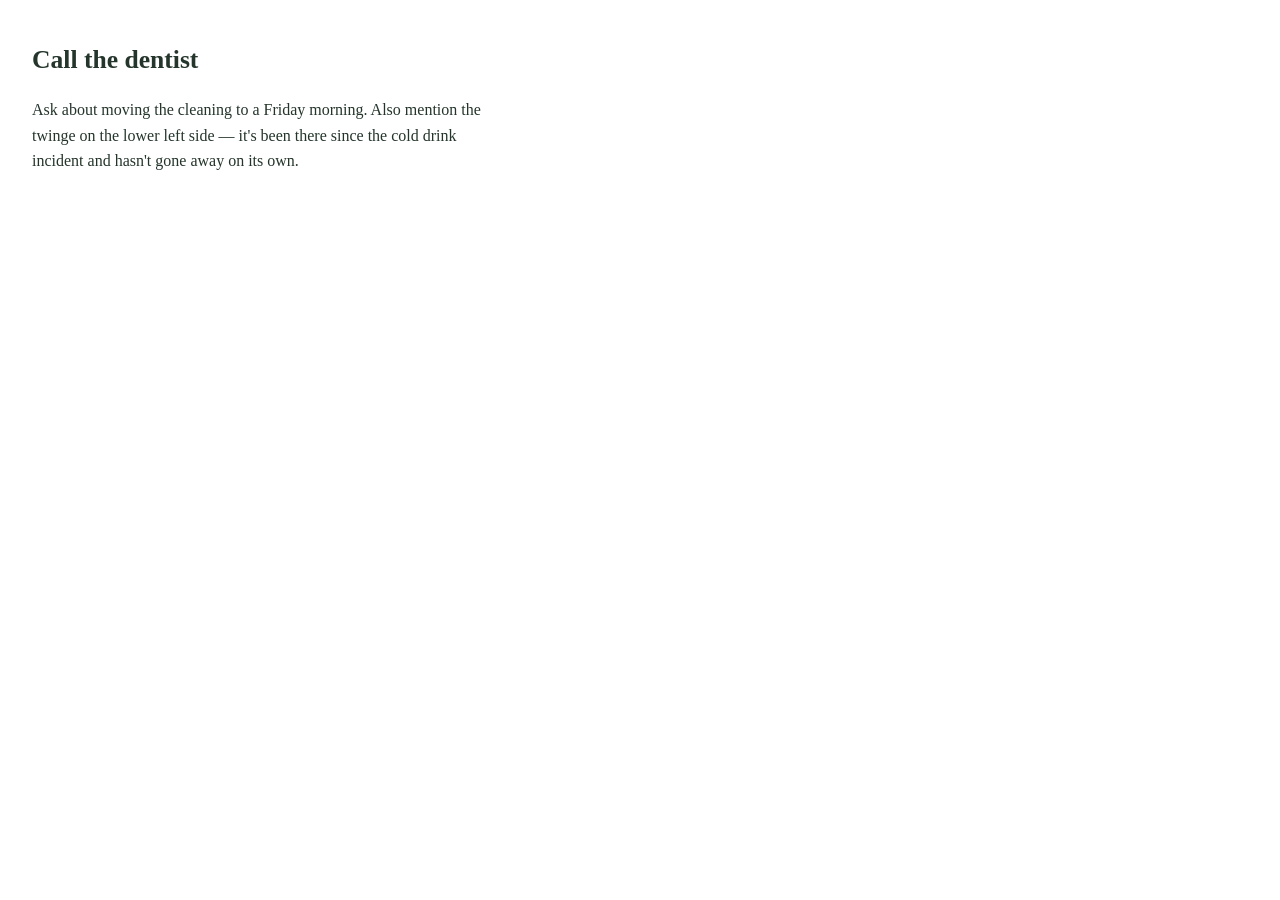
==== pages/advice_game.html @ c7cee2b0 "introduce tenants" ====
<!doctype html>
<html>
<head>
<meta charset="utf-8">
<style>
  body { font-family: 'Iowan Old Style', 'Georgia', serif; margin: 0; padding: 40px 32px 60px; color: #24352b; line-height: 1.6; }
  h1 { font-size: 1.6rem; margin: 0 0 .6rem; }
  p { max-width: 60ch; }
  ul { max-width: 55ch; }
</style>
</head>
<body>
  <h1>Call the dentist</h1>
  <p>Ask about moving the cleaning to a Friday morning. Also mention the twinge on the lower left side — it's been there since the cold drink incident and hasn't gone away on its own.</p>
</body>
</html>
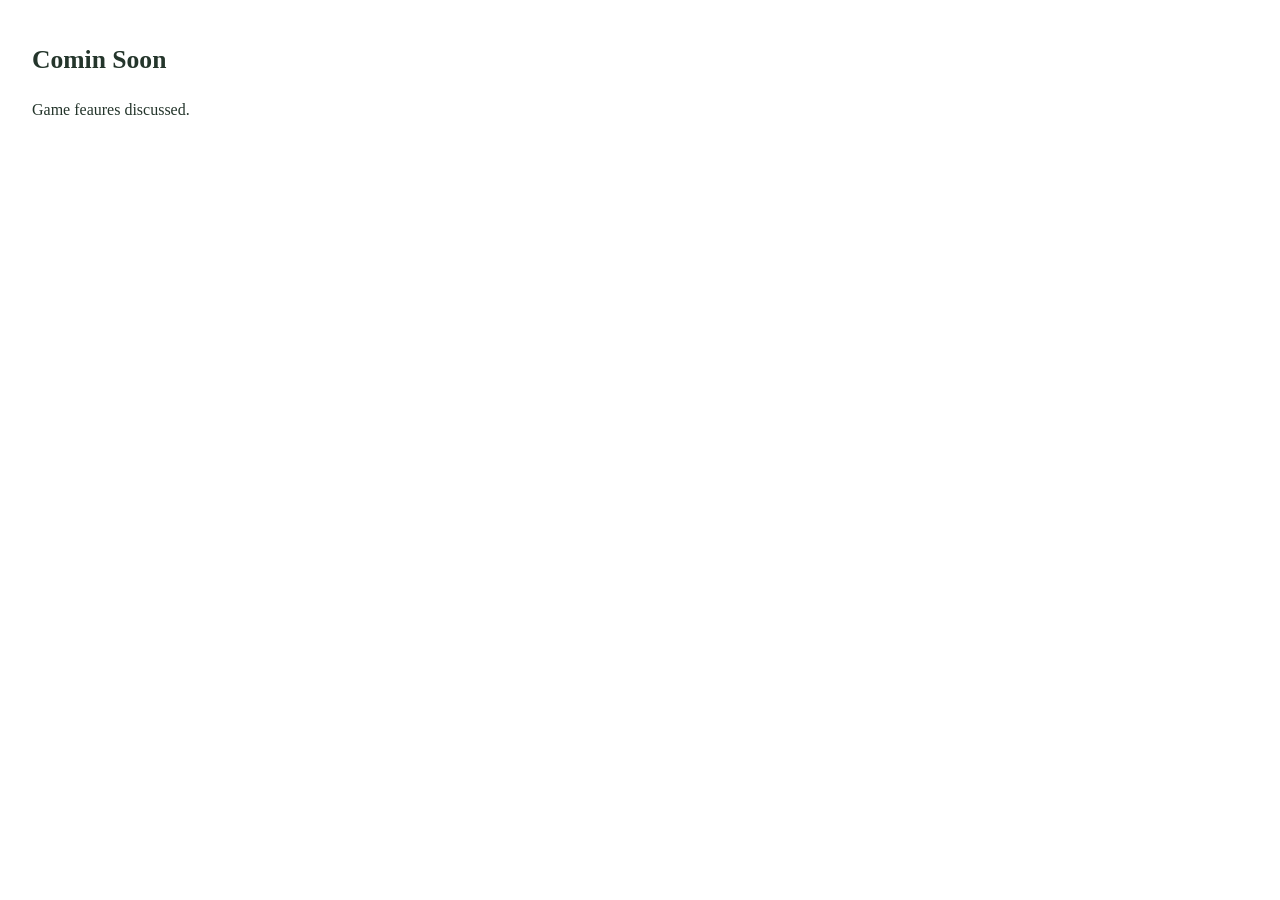
==== commit ae864b8c: "Update title and content in advice_game.html" ====
--- a/pages/advice_game.html
+++ b/pages/advice_game.html
@@ -10,7 +10,7 @@
 </style>
 </head>
 <body>
-  <h1>Call the dentist</h1>
-  <p>Ask about moving the cleaning to a Friday morning. Also mention the twinge on the lower left side — it's been there since the cold drink incident and hasn't gone away on its own.</p>
+  <h1>Comin Soon</h1>
+  <p>Game feaures discussed.</p>
 </body>
 </html>
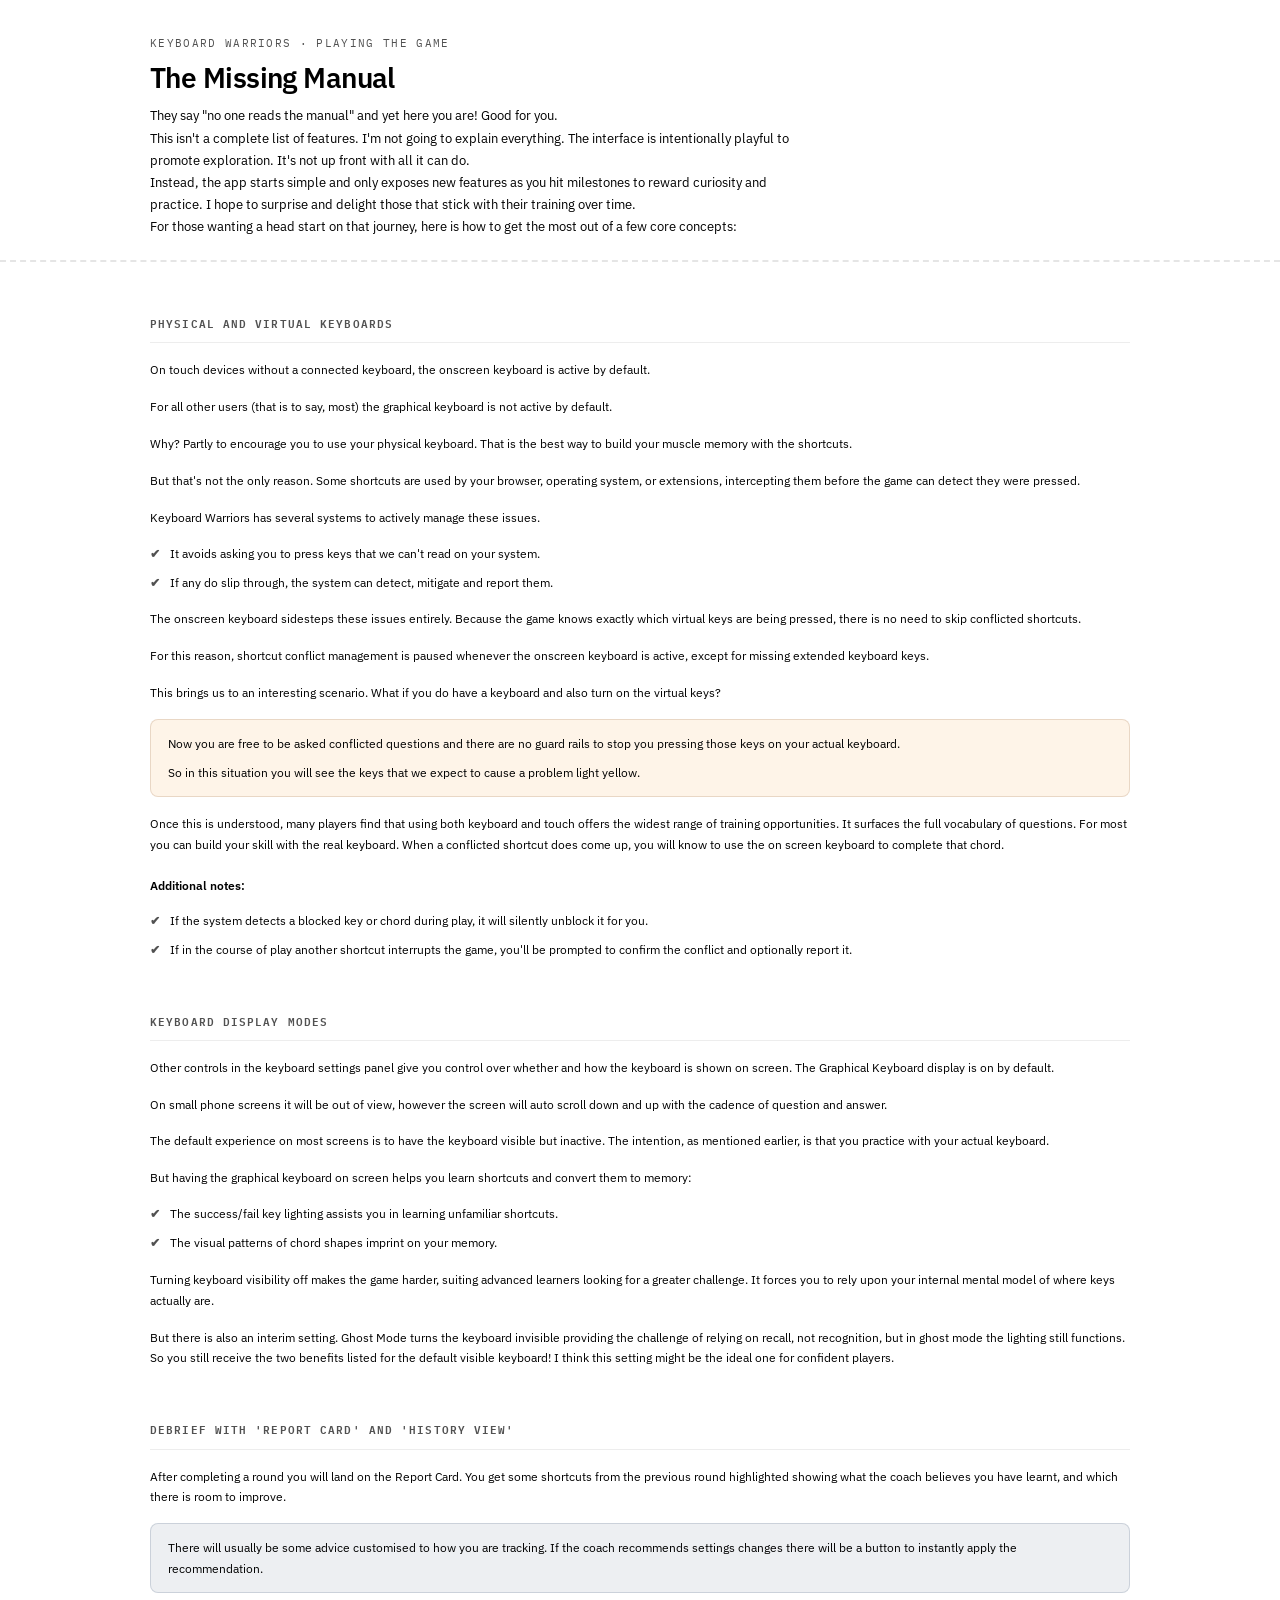
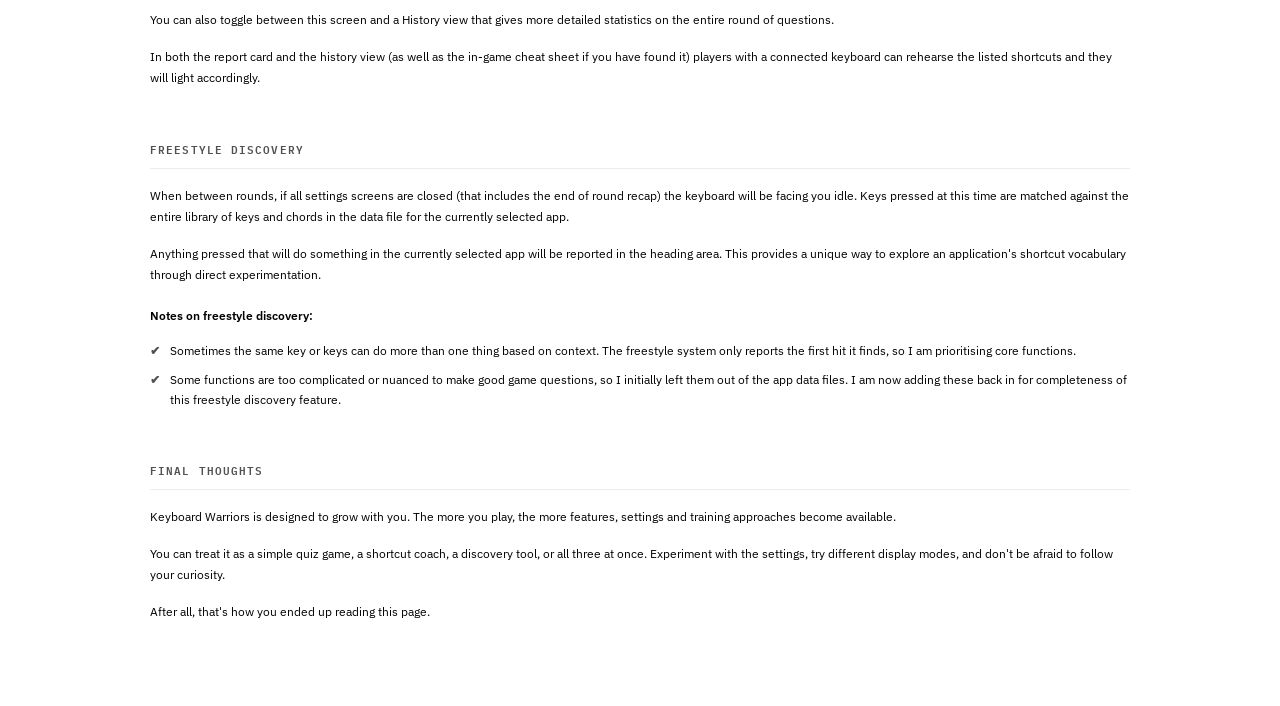
==== commit 95882fa4: "the missing manual" ====
--- a/pages/advice_game.html
+++ b/pages/advice_game.html
@@ -1,16 +1,139 @@
-<!doctype html>
-<html>
+<!DOCTYPE html>
+<html lang="en-GB">
 <head>
-<meta charset="utf-8">
+<meta charset="UTF-8">
+<meta name="viewport" content="width=device-width, initial-scale=1">
+<title>The Missing Manual · Keyboard Warriors</title>
+<link rel="preconnect" href="https://fonts.googleapis.com">
+<link href="https://fonts.googleapis.com/css2?family=IBM+Plex+Mono:ital,wght@0,400;0,600;1,400&family=IBM+Plex+Sans:ital,wght@0,400;0,500;0,600;1,400&display=swap" rel="stylesheet">
+<link rel="stylesheet" href="../styles/documentation_design-system.css">
 <style>
-  body { font-family: 'Iowan Old Style', 'Georgia', serif; margin: 0; padding: 40px 32px 60px; color: #24352b; line-height: 1.6; }
-  h1 { font-size: 1.6rem; margin: 0 0 .6rem; }
-  p { max-width: 60ch; }
-  ul { max-width: 55ch; }
+  /* ══════════════════════════════════════════════════════════════
+     Page-specific components for advice_game.html.
+     Everything shared with the rest of the site (tokens, chrome,
+     callouts, tables, chips, bp-row, lists) lives in
+     ../styles/documentation_design-system.css — this block only
+     covers the tick-mark list override carried over from
+     advice_general.html.
+     ══════════════════════════════════════════════════════════════ */
+
+  /* ── List marker override ──────────────────────────────────────
+     Same fix as advice_general.html: counter-increment moved onto
+     the real <li> (not the ::before) to avoid the dropped-first-
+     increment bug, and the bullet glyph swapped for a tick. ── */
+  .page ul.plain-list li::before {
+    content: "\2714";
+  }
+  .page ol.plain-list li {
+    counter-increment: item;
+  }
+  .page ol.plain-list li::before {
+    counter-increment: none;
+    content: counter(item) ".";
+  }
 </style>
 </head>
 <body>
-  <h1>Comin Soon</h1>
-  <p>Game feaures discussed.</p>
+<div class="page">
+
+  <!-- ══ HEADER ══════════════════════════════════════════════════ -->
+  <header class="page-header">
+    <p class="eyebrow">Keyboard Warriors · Playing the Game</p>
+    <h1>The Missing Manual</h1>
+    <p>They say "no one reads the manual" and yet here you are! Good for you.</p>
+    <p>This isn't a complete list of features. I'm not going to explain everything. The interface is intentionally playful to promote exploration. It's not up front with all it can do.</p>
+    <p>Instead, the app starts simple and only exposes new features as you hit milestones to reward curiosity and practice. I hope to surprise and delight those that stick with their training over time.</p>
+    <p>For those wanting a head start on that journey, here is how to get the most out of a few core concepts:</p>
+  </header>
+
+  <!-- ══ PHYSICAL AND VIRTUAL KEYBOARDS ═════════════════════════ -->
+  <section>
+    <h2>Physical and Virtual Keyboards</h2>
+
+    <p>On touch devices without a connected keyboard, the onscreen keyboard is active by default.</p>
+    <p>For all other users (that is to say, most) the graphical keyboard is not active by default.</p>
+    <p>Why? Partly to encourage you to use your physical keyboard. That is the best way to build your muscle memory with the shortcuts.</p>
+    <p>But that's not the only reason. Some shortcuts are used by your browser, operating system, or extensions, intercepting them before the game can detect they were pressed.</p>
+    <p>Keyboard Warriors has several systems to actively manage these issues.</p>
+
+    <ul class="plain-list">
+      <li>It avoids asking you to press keys that we can't read on your system.</li>
+      <li>If any do slip through, the system can detect, mitigate and report them.</li>
+    </ul>
+
+    <p>The onscreen keyboard sidesteps these issues entirely. Because the game knows exactly which virtual keys are being pressed, there is no need to skip conflicted shortcuts.</p>
+    <p>For this reason, shortcut conflict management is paused whenever the onscreen keyboard is active, except for missing extended keyboard keys.</p>
+    <p>This brings us to an interesting scenario. What if you do have a keyboard and also turn on the virtual keys?</p>
+
+    <div class="callout warn">
+      <p>Now you are free to be asked conflicted questions and there are no guard rails to stop you pressing those keys on your actual keyboard.</p>
+      <p>So in this situation you will see the keys that we expect to cause a problem light yellow.</p>
+    </div>
+
+    <p>Once this is understood, many players find that using both keyboard and touch offers the widest range of training opportunities. It surfaces the full vocabulary of questions. For most you can build your skill with the real keyboard. When a conflicted shortcut does come up, you will know to use the on screen keyboard to complete that chord.</p>
+
+    <h4>Additional notes:</h4>
+    <ul class="plain-list">
+      <li>If the system detects a blocked key or chord during play, it will silently unblock it for you.</li>
+      <li>If in the course of play another shortcut interrupts the game, you'll be prompted to confirm the conflict and optionally report it.</li>
+    </ul>
+  </section>
+
+  <!-- ══ KEYBOARD DISPLAY MODES ══════════════════════════════════ -->
+  <section>
+    <h2>Keyboard Display Modes</h2>
+
+    <p>Other controls in the keyboard settings panel give you control over whether and how the keyboard is shown on screen. The Graphical Keyboard display is on by default.</p>
+    <p>On small phone screens it will be out of view, however the screen will auto scroll down and up with the cadence of question and answer.</p>
+    <p>The default experience on most screens is to have the keyboard visible but inactive. The intention, as mentioned earlier, is that you practice with your actual keyboard.</p>
+    <p>But having the graphical keyboard on screen helps you learn shortcuts and convert them to memory:</p>
+
+    <ul class="plain-list">
+      <li>The success/fail key lighting assists you in learning unfamiliar shortcuts.</li>
+      <li>The visual patterns of chord shapes imprint on your memory.</li>
+    </ul>
+
+    <p>Turning keyboard visibility off makes the game harder, suiting advanced learners looking for a greater challenge. It forces you to rely upon your internal mental model of where keys actually are.</p>
+    <p>But there is also an interim setting. Ghost Mode turns the keyboard invisible providing the challenge of relying on recall, not recognition, but in ghost mode the lighting still functions. So you still receive the two benefits listed for the default visible keyboard! I think this setting might be the ideal one for confident players.</p>
+  </section>
+
+  <!-- ══ DEBRIEF ═════════════════════════════════════════════════ -->
+  <section>
+    <h2>Debrief with 'Report Card' and 'History View'</h2>
+
+    <p>After completing a round you will land on the Report Card. You get some shortcuts from the previous round highlighted showing what the coach believes you have learnt, and which there is room to improve.</p>
+
+    <div class="callout info">
+      <p>There will usually be some advice customised to how you are tracking. If the coach recommends settings changes there will be a button to instantly apply the recommendation.</p>
+    </div>
+
+    <p>You can also toggle between this screen and a History view that gives more detailed statistics on the entire round of questions.</p>
+    <p>In both the report card and the history view (as well as the in-game cheat sheet if you have found it) players with a connected keyboard can rehearse the listed shortcuts and they will light accordingly.</p>
+  </section>
+
+  <!-- ══ FREESTYLE DISCOVERY ═════════════════════════════════════ -->
+  <section>
+    <h2>Freestyle Discovery</h2>
+
+    <p>When between rounds, if all settings screens are closed (that includes the end of round recap) the keyboard will be facing you idle. Keys pressed at this time are matched against the entire library of keys and chords in the data file for the currently selected app.</p>
+    <p>Anything pressed that will do something in the currently selected app will be reported in the heading area. This provides a unique way to explore an application's shortcut vocabulary through direct experimentation.</p>
+
+    <h4>Notes on freestyle discovery:</h4>
+    <ul class="plain-list">
+      <li>Sometimes the same key or keys can do more than one thing based on context. The freestyle system only reports the first hit it finds, so I am prioritising core functions.</li>
+      <li>Some functions are too complicated or nuanced to make good game questions, so I initially left them out of the app data files. I am now adding these back in for completeness of this freestyle discovery feature.</li>
+    </ul>
+  </section>
+
+  <!-- ══ FINAL THOUGHTS ══════════════════════════════════════════ -->
+  <section>
+    <h2>Final Thoughts</h2>
+
+    <p>Keyboard Warriors is designed to grow with you. The more you play, the more features, settings and training approaches become available.</p>
+    <p>You can treat it as a simple quiz game, a shortcut coach, a discovery tool, or all three at once. Experiment with the settings, try different display modes, and don't be afraid to follow your curiosity.</p>
+    <p>After all, that's how you ended up reading this page.</p>
+  </section>
+
+</div><!-- /.page -->
 </body>
 </html>
--- a/styles/documentation_design-system.css
+++ b/styles/documentation_design-system.css
@@ -0,0 +1,425 @@
+/* ══════════════════════════════════════════════════════════════
+   Keyboard Warriors — Design System
+   Shared by every finalised content page in /pages/.
+   Reference-only components (tokens, synonyms, OS badges, code
+   blocks) live separately in reference-components.css, since only
+   the schema-reference-style pages use them.
+   ══════════════════════════════════════════════════════════════ */
+
+*, *::before, *::after { box-sizing: border-box; margin: 0; padding: 0; }
+
+:root {
+  --ink:          #1a1d23;
+  --ink-mid:      #4a5060;
+  --ink-soft:     #7a8090;
+  --rule:         #e2e5ea;
+  --rule-strong:  #c8cdd4;
+  --surface:      #ffffff;
+  --surface-2:    #f7f9fb;
+  --accent:       #1e3a5f;
+  --mac:          #1a5c38;
+  --mac-bg:       #d4f0e0;
+  --pc:           #5c4210;
+  --pc-bg:        #fef0c0;
+  --both-bg:      #eef2f7;
+  --chip-bg:      #f0f2f5;
+  --chip-border:  #c8cdd4;
+  --chip-shadow:  #b8bdc4;
+  --ext-bg:       #fdf0f8;
+  --ext-border:   #e0b8d8;
+  --ext-ink:      #7a2858;
+  --syn-bg:       #f2f0ff;
+  --syn-border:   #c8c0f0;
+  --syn-ink:      #4a3080;
+  --warn-bg:      #fff8f0;
+  --warn-border:  #f0d090;
+  --warn-ink:     #7a4010;
+  --info-bg:      #eef4ff;
+  --info-border:  #b8d0f0;
+  --info-ink:     #1e3a5f;
+  --mono:         'IBM Plex Mono', monospace;
+  --sans:         'IBM Plex Sans', sans-serif;
+}
+
+html { font-size: 14px; }
+
+body {
+  font-family: var(--sans);
+  color: var(--ink);
+  line-height: 1.65;
+  padding: 48px 32px 100px;
+}
+
+.page {
+  max-width: 980px;
+  margin: 0 auto;
+  display: flex;
+  flex-direction: column;
+  gap: 52px;
+}
+
+/* ── Header ─────────────────────────────────────────────────── */
+.page-header {
+  position: relative;
+  padding-bottom: 24px;
+}
+/* The rule under the page title deliberately breaks out of the 980px
+   .page column to run edge-to-edge across the tab. left:50% + a
+   translateX(-50%) centres it on .page-header's own centre point,
+   which — because .page is auto-centred inside body's symmetric
+   padding — always lands exactly on the tab's true centre too, so
+   100vw reaches precisely to both tab edges and no further. Dashed,
+   at the same weight/colour the solid rule used, so it reads as a
+   perforation rather than a printed line. */
+.page-header::after {
+  content: "";
+  position: absolute;
+  left: 50%;
+  bottom: 0;
+  width: 100vw;
+  height: 0;
+  transform: translateX(-50%);
+  border-bottom: 2px dashed var(--ink);
+  pointer-events: none;
+}
+.page-header .eyebrow {
+  font-family: var(--mono);
+  font-size: 11px;
+  letter-spacing: 0.12em;
+  text-transform: uppercase;
+  color: var(--ink-soft);
+  margin-bottom: 10px;
+}
+.page-header h1 {
+  font-size: 2rem;
+  font-weight: 600;
+  letter-spacing: -0.02em;
+  color: var(--accent);
+  margin-bottom: 12px;
+  line-height: 1.1;
+  text-transform: none;
+}
+/* Elective alternate — add class="h1-alt" to opt a page's <h1> into this
+   fixed colour instead of the tab-inherited currentColor treatment.
+   Specificity (two classes) beats both the base rule above and the
+   folder-skin override below, so it holds regardless of tab colour.
+   Currently applied to: advice_general.html (Bootcamp). */
+.page-header h1.h1-alt {
+  color: rgba(213, 137, 66, 0.9);
+}
+.page-header p {
+  font-size: 0.93rem;
+  color: var(--ink-mid);
+  max-width: 640px;
+  line-height: 1.7;
+}
+
+/* ── Section ─────────────────────────────────────────────────── */
+section { display: flex; flex-direction: column; gap: 16px; }
+section > h2 {
+  font-size: 11px;
+  font-weight: 600;
+  text-transform: uppercase;
+  letter-spacing: 0.1em;
+  color: var(--ink-soft);
+  font-family: var(--mono);
+  padding-bottom: 10px;
+  border-bottom: 1px solid var(--rule);
+}
+section > h3 {
+  font-size: 0.78rem;
+  font-weight: 600;
+  color: var(--ink-mid);
+  text-transform: uppercase;
+  letter-spacing: 0.07em;
+  font-family: var(--mono);
+  margin-top: 8px;
+}
+section > h4 {
+  font-size: 0.88rem;
+  font-weight: 600;
+  color: var(--ink);
+  margin-top: 4px;
+}
+
+/* ── Callouts ────────────────────────────────────────────────── */
+.callout {
+  border-radius: 8px;
+  padding: 13px 17px;
+  font-size: 0.875rem;
+  line-height: 1.65;
+}
+.callout.warn  { background: var(--warn-bg);  border: 1px solid var(--warn-border);  color: var(--warn-ink); }
+.callout.info  { background: var(--info-bg);  border: 1px solid var(--info-border);  color: var(--info-ink); }
+.callout strong { color: var(--ink); }
+.callout p + p { margin-top: 8px; }
+
+/* ── Tables ──────────────────────────────────────────────────── */
+.table-wrap {
+  background: var(--surface);
+  border: 1px solid var(--rule);
+  border-radius: 10px;
+  overflow-x: auto;
+}
+table {
+  width: 100%;
+  border-collapse: collapse;
+  font-size: 0.855rem;
+}
+thead tr {
+  background: var(--surface-2);
+  border-bottom: 1.5px solid var(--rule-strong);
+}
+th {
+  text-align: left;
+  padding: 10px 16px;
+  font-size: 11px;
+  font-weight: 600;
+  font-family: var(--mono);
+  color: var(--ink-soft);
+  text-transform: uppercase;
+  letter-spacing: 0.07em;
+  white-space: nowrap;
+}
+td {
+  padding: 9px 16px;
+  border-bottom: 1px solid var(--rule);
+  vertical-align: middle;
+  color: var(--ink-mid);
+  line-height: 1.5;
+}
+tr:last-child td { border-bottom: none; }
+tr:hover td { background: var(--surface-2); }
+
+/* ── Keyboard chip ───────────────────────────────────────────── */
+.chip {
+  display: inline-flex;
+  align-items: center;
+  justify-content: center;
+  font-family: var(--mono);
+  font-size: 11.5px;
+  font-weight: 600;
+  color: #1e3a5f;
+  background: var(--chip-bg);
+  border: 1px solid var(--chip-border);
+  border-radius: 4px;
+  padding: 2px 8px 1px;
+  box-shadow: 0 1.5px 0 var(--chip-shadow);
+  white-space: nowrap;
+  vertical-align: middle;
+}
+
+/* ── Two-col layout ──────────────────────────────────────────── */
+.two-col {
+  display: grid;
+  grid-template-columns: 1fr 1fr;
+  gap: 24px;
+}
+
+/* ── Prose paragraph ─────────────────────────────────────────── */
+p {
+  font-size: 0.88rem;
+  color: var(--ink-mid);
+  line-height: 1.7;
+}
+
+/* ── Inline links ────────────────────────────────────────────────
+   Matches the dotted credit-link treatment from the main app
+   (#credit .credit-link in beta.css): text colour just inherits from
+   its surroundings, and the underline itself is a lighter, muted
+   tone rather than solid — quietly indicates "linked" without
+   competing with the text. */
+a {
+  color: inherit;
+  text-decoration: underline;
+  text-decoration-style: dotted;
+  text-decoration-color: var(--rule-strong);
+  text-decoration-color: color-mix(in srgb, currentColor 45%, transparent);
+  text-underline-offset: 2px;
+}
+
+/* ── Best practice / grouped-info blocks ────────────────────── */
+.bp-row {
+  display: flex;
+  gap: 16px;
+}
+.bp-col {
+  flex: 1;
+  background: var(--surface);
+  border: 1px solid var(--rule);
+  border-radius: 8px;
+  padding: 14px 18px;
+  display: flex;
+  flex-direction: column;
+  gap: 8px;
+}
+.bp-col h4 {
+  font-family: var(--mono);
+  font-size: 11px;
+  font-weight: 600;
+  text-transform: uppercase;
+  letter-spacing: 0.08em;
+  color: var(--accent);
+}
+.bp-col.mac h4 { color: var(--mac); }
+.bp-col.pc  h4 { color: var(--pc); }
+.bp-col p { font-size: 0.86rem; }
+
+/* ── Note text ───────────────────────────────────────────────── */
+.note {
+  font-size: 0.8rem;
+  color: var(--ink-soft);
+  font-style: italic;
+}
+
+/* ── Inline code ─────────────────────────────────────────────── */
+code {
+  font-family: var(--mono);
+  font-size: 0.88em;
+  background: var(--both-bg);
+  padding: 1px 5px;
+  border-radius: 3px;
+}
+
+/* ── Lists ───────────────────────────────────────────────────── */
+ul.plain-list, ol.plain-list {
+  list-style: none;
+  display: flex;
+  flex-direction: column;
+  gap: 9px;
+}
+ul.plain-list li, ol.plain-list li {
+  font-size: 0.88rem;
+  color: var(--ink-mid);
+  line-height: 1.6;
+  display: flex;
+  gap: 10px;
+  align-items: baseline;
+}
+ul.plain-list li strong, ol.plain-list li strong { color: var(--ink); font-weight: 600; }
+ul.plain-list li::before {
+  content: "–";
+  color: var(--ink-soft);
+  font-weight: 600;
+  flex: 0 0 auto;
+}
+ol.plain-list { counter-reset: item; }
+ol.plain-list li::before {
+  counter-increment: item;
+  content: counter(item) ".";
+  font-family: var(--mono);
+  font-size: 0.78rem;
+  color: var(--accent);
+  flex: 0 0 auto;
+}
+
+@media (max-width: 640px) {
+  .bp-row { flex-direction: column; }
+}
+
+
+/* Folder UI skin overrides: subtle printed-on-folder treatment.
+   Every page that iframes into the tab shell needs this — it makes
+   the page inherit currentColor from the tab's own fill/text colour
+   instead of rendering its own fixed palette. */
+:root {
+  --ink: currentColor;
+  --ink-mid: currentColor;
+  --ink-soft: currentColor;
+  --rule: rgba(0,0,0,.10);
+  --rule-strong: rgba(0,0,0,.14);
+  --surface: rgba(255,255,255,.05);
+  --surface-2: rgba(255,255,255,.08);
+  --both-bg: rgba(255,255,255,.08);
+  --chip-bg: rgba(255,255,255,.12);
+  --chip-border: rgba(0,0,0,.12);
+  --chip-shadow: transparent;
+  --mac: currentColor;
+  --pc: currentColor;
+  --accent: currentColor;
+  --ext-ink: currentColor;
+  --syn-ink: currentColor;
+  --warn-ink: currentColor;
+  --info-ink: currentColor;
+}
+
+html,
+body {
+  background: transparent;
+}
+
+body {
+  color: inherit;
+  padding: 34px 30px 84px;
+}
+
+.page-header h1,
+.page-header p,
+.page-header .eyebrow,
+section > h2,
+section > h3,
+section > h4,
+p,
+th,
+td,
+.callout,
+.callout strong,
+.chip,
+.note,
+code,
+.bp-col h4,
+.bp-col p,
+ul.plain-list li,
+ol.plain-list li {
+  color: inherit;
+}
+
+.page-header .eyebrow,
+section > h2,
+section > h3,
+th,
+.note,
+ul.plain-list li::before {
+  opacity: .68;
+}
+
+.page-header::after,
+section > h2,
+td,
+thead tr {
+  border-color: rgba(0,0,0,.10);
+}
+
+.table-wrap,
+.bp-col {
+  background: rgba(255,255,255,.18);
+  background: color-mix(in srgb, white 18%, transparent);
+  border-color: rgba(0,0,0,.16);
+  border-color: color-mix(in srgb, currentColor 18%, transparent);
+}
+
+thead tr,
+tr:hover td {
+  background: rgba(255,255,255,.22);
+  background: color-mix(in srgb, white 22%, transparent);
+}
+
+.callout.warn {
+  background: rgba(240,144,32,.10);
+  border-color: rgba(122,64,16,.16);
+}
+
+.callout.info {
+  background: rgba(30,58,95,.08);
+  border-color: rgba(30,58,95,.16);
+}
+
+.chip {
+  background: rgba(255,255,255,.12);
+  border-color: rgba(0,0,0,.12);
+  box-shadow: none;
+}
+
+code {
+  background: rgba(255,255,255,.08);
+}
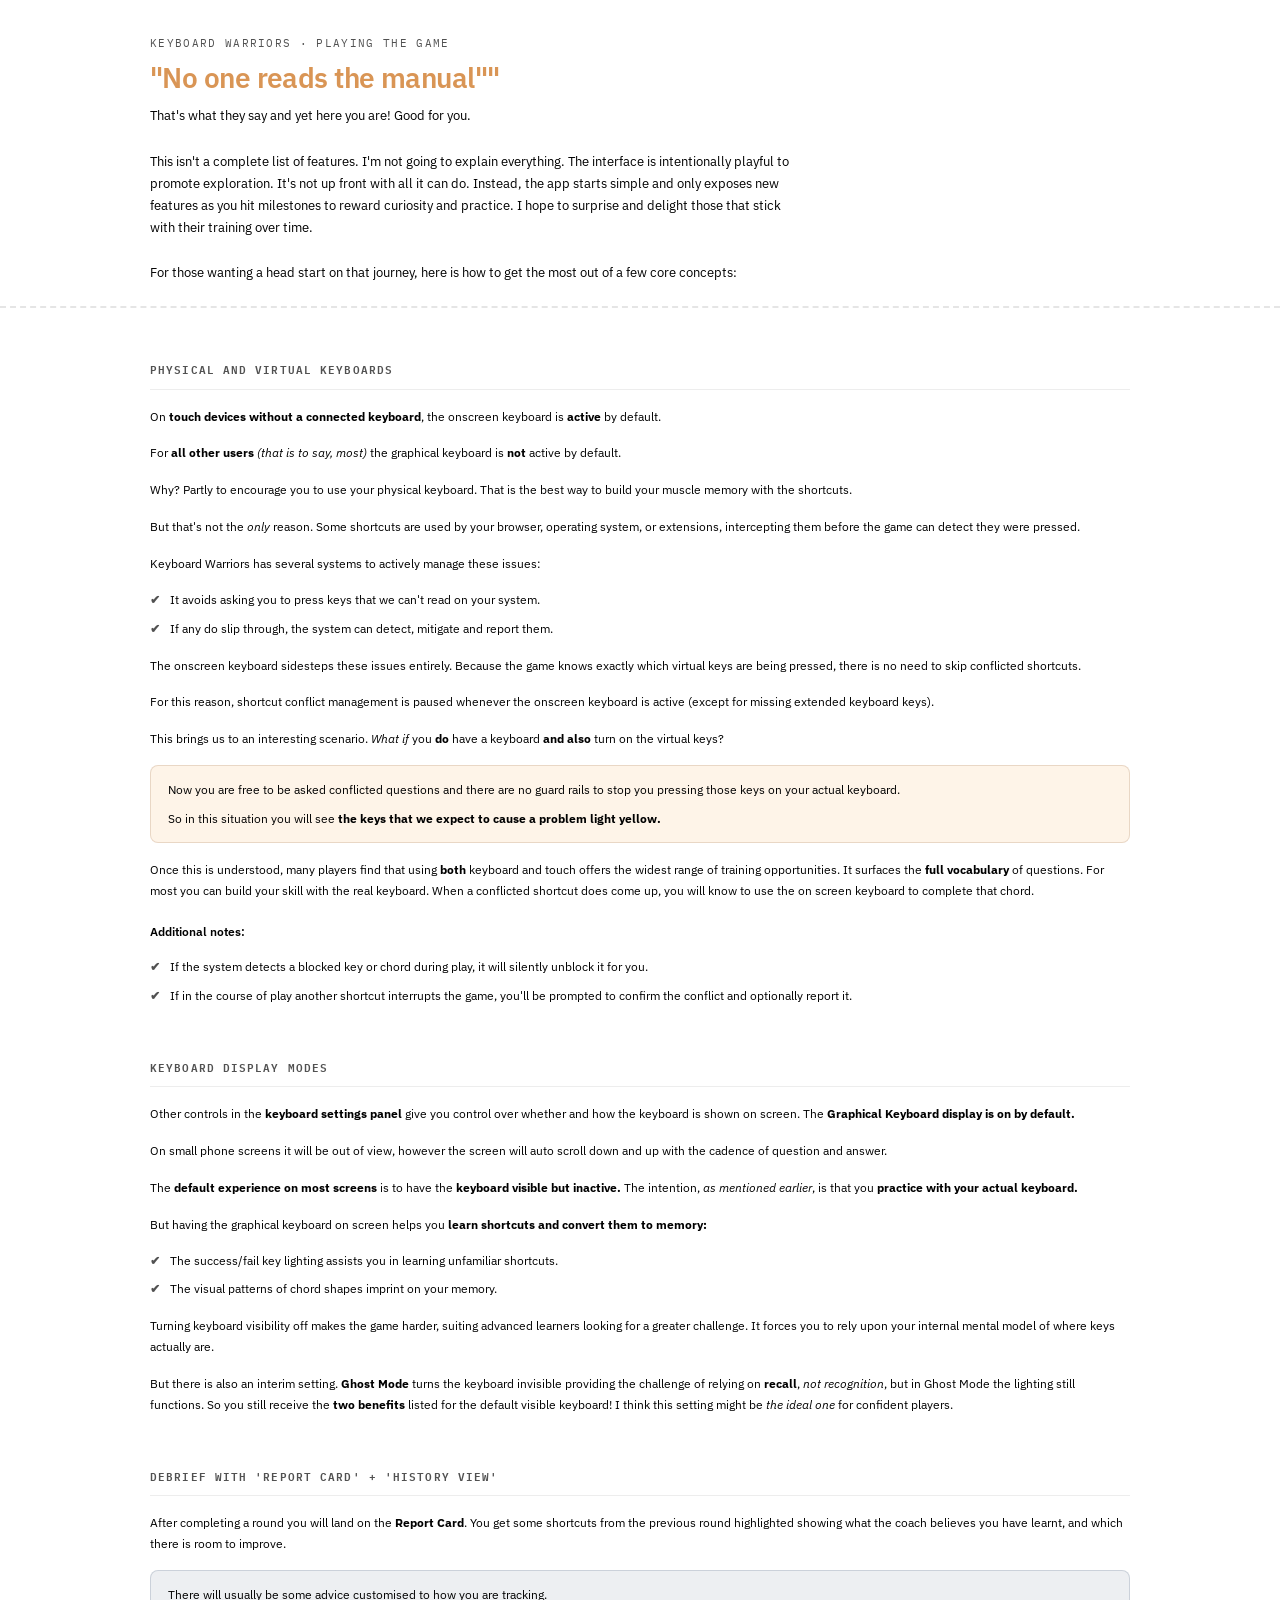
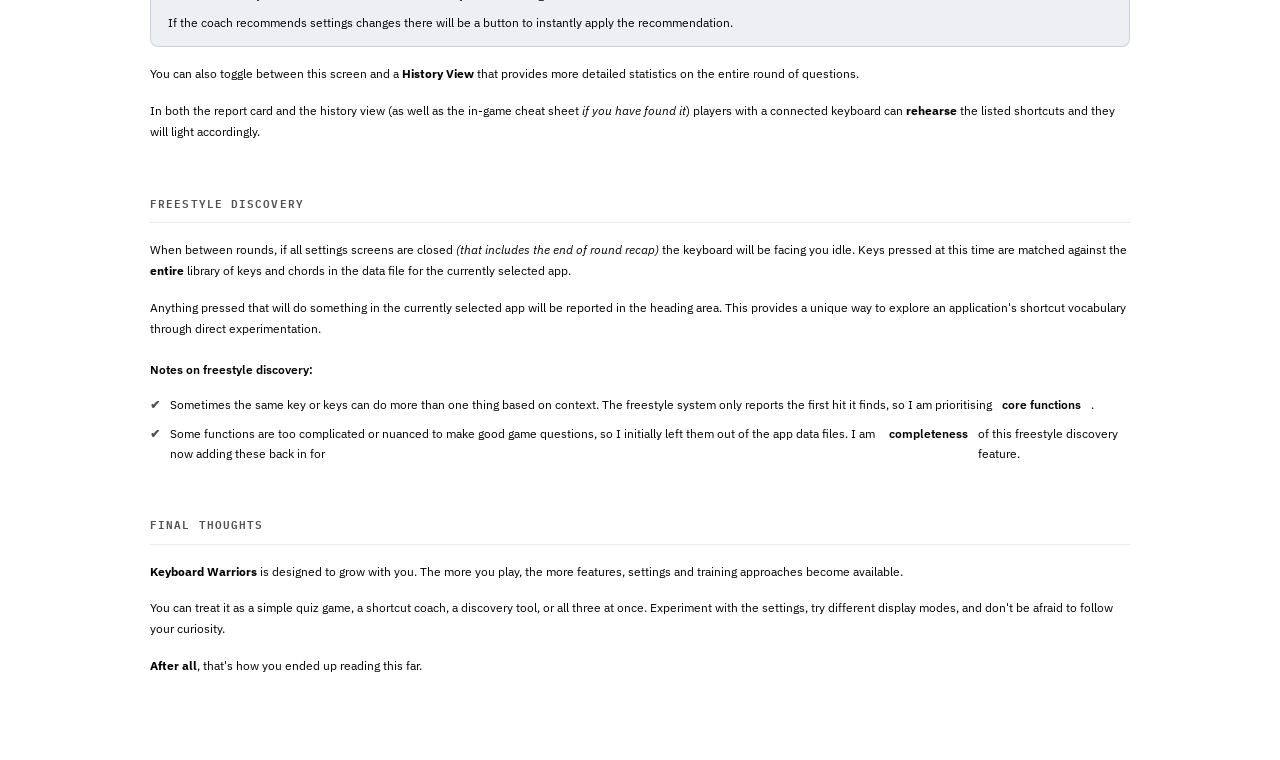
==== commit 73005747: "refined text and inline styles" ====
--- a/pages/advice_game.html
+++ b/pages/advice_game.html
@@ -39,10 +39,9 @@
   <!-- ══ HEADER ══════════════════════════════════════════════════ -->
   <header class="page-header">
     <p class="eyebrow">Keyboard Warriors · Playing the Game</p>
-    <h1>The Missing Manual</h1>
-    <p>They say "no one reads the manual" and yet here you are! Good for you.</p>
-    <p>This isn't a complete list of features. I'm not going to explain everything. The interface is intentionally playful to promote exploration. It's not up front with all it can do.</p>
-    <p>Instead, the app starts simple and only exposes new features as you hit milestones to reward curiosity and practice. I hope to surprise and delight those that stick with their training over time.</p>
+    <h1 class="h1-alt">"No one reads the manual""</h1>
+    <p>That's what they say and yet here you are! Good for you.</p></br>
+    <p>This isn't a complete list of features. I'm not going to explain everything. The interface is intentionally playful to promote exploration. It's not up front with all it can do. Instead, the app starts simple and only exposes new features as you hit milestones to reward curiosity and practice. I hope to surprise and delight those that stick with their training over time.</p></br>
     <p>For those wanting a head start on that journey, here is how to get the most out of a few core concepts:</p>
   </header>
 
@@ -50,11 +49,11 @@
   <section>
     <h2>Physical and Virtual Keyboards</h2>
 
-    <p>On touch devices without a connected keyboard, the onscreen keyboard is active by default.</p>
-    <p>For all other users (that is to say, most) the graphical keyboard is not active by default.</p>
+    <p>On <strong>touch devices without a connected keyboard</strong>, the onscreen keyboard is <strong>active</strong> by default.</p>
+    <p>For <strong>all other users</strong> <em>(that is to say, most)</em> the graphical keyboard is <strong>not</strong> active by default.</p>
     <p>Why? Partly to encourage you to use your physical keyboard. That is the best way to build your muscle memory with the shortcuts.</p>
-    <p>But that's not the only reason. Some shortcuts are used by your browser, operating system, or extensions, intercepting them before the game can detect they were pressed.</p>
-    <p>Keyboard Warriors has several systems to actively manage these issues.</p>
+    <p>But that's not the <em>only</em> reason. Some shortcuts are used by your browser, operating system, or extensions, intercepting them before the game can detect they were pressed.</p>
+    <p>Keyboard Warriors has several systems to actively manage these issues:</p>
 
     <ul class="plain-list">
       <li>It avoids asking you to press keys that we can't read on your system.</li>
@@ -62,15 +61,15 @@
     </ul>
 
     <p>The onscreen keyboard sidesteps these issues entirely. Because the game knows exactly which virtual keys are being pressed, there is no need to skip conflicted shortcuts.</p>
-    <p>For this reason, shortcut conflict management is paused whenever the onscreen keyboard is active, except for missing extended keyboard keys.</p>
-    <p>This brings us to an interesting scenario. What if you do have a keyboard and also turn on the virtual keys?</p>
+    <p>For this reason, shortcut conflict management is paused whenever the onscreen keyboard is active (except for missing extended keyboard keys).</p>
+    <p>This brings us to an interesting scenario. <em>What if</em> you <strong>do</strong> have a keyboard <strong>and also</strong> turn on the virtual keys?</p>
 
     <div class="callout warn">
       <p>Now you are free to be asked conflicted questions and there are no guard rails to stop you pressing those keys on your actual keyboard.</p>
-      <p>So in this situation you will see the keys that we expect to cause a problem light yellow.</p>
+      <p>So in this situation you will see <strong>the keys that we expect to cause a problem light yellow.</strong></p>
     </div>
 
-    <p>Once this is understood, many players find that using both keyboard and touch offers the widest range of training opportunities. It surfaces the full vocabulary of questions. For most you can build your skill with the real keyboard. When a conflicted shortcut does come up, you will know to use the on screen keyboard to complete that chord.</p>
+    <p>Once this is understood, many players find that using <strong>both</strong> keyboard and touch offers the widest range of training opportunities. It surfaces the <strong>full vocabulary</strong> of questions. For most you can build your skill with the real keyboard. When a conflicted shortcut does come up, you will know to use the on screen keyboard to complete that chord.</p>
 
     <h4>Additional notes:</h4>
     <ul class="plain-list">
@@ -83,10 +82,10 @@
   <section>
     <h2>Keyboard Display Modes</h2>
 
-    <p>Other controls in the keyboard settings panel give you control over whether and how the keyboard is shown on screen. The Graphical Keyboard display is on by default.</p>
+    <p>Other controls in the <strong>keyboard settings panel</strong> give you control over whether and how the keyboard is shown on screen. The <strong>Graphical Keyboard display is on by default.</strong></p>
     <p>On small phone screens it will be out of view, however the screen will auto scroll down and up with the cadence of question and answer.</p>
-    <p>The default experience on most screens is to have the keyboard visible but inactive. The intention, as mentioned earlier, is that you practice with your actual keyboard.</p>
-    <p>But having the graphical keyboard on screen helps you learn shortcuts and convert them to memory:</p>
+    <p>The <strong>default experience on most screens</strong> is to have the <strong>keyboard visible but inactive.</strong> The intention, <em>as mentioned earlier</em>, is that you <strong>practice with your actual keyboard.</strong></p>
+    <p>But having the graphical keyboard on screen helps you <strong>learn shortcuts and convert them to memory:</strong></p>
 
     <ul class="plain-list">
       <li>The success/fail key lighting assists you in learning unfamiliar shortcuts.</li>
@@ -94,34 +93,34 @@
     </ul>
 
     <p>Turning keyboard visibility off makes the game harder, suiting advanced learners looking for a greater challenge. It forces you to rely upon your internal mental model of where keys actually are.</p>
-    <p>But there is also an interim setting. Ghost Mode turns the keyboard invisible providing the challenge of relying on recall, not recognition, but in ghost mode the lighting still functions. So you still receive the two benefits listed for the default visible keyboard! I think this setting might be the ideal one for confident players.</p>
+    <p>But there is also an interim setting. <strong>Ghost Mode</strong> turns the keyboard invisible providing the challenge of relying on <strong>recall</strong>, <em>not recognition</em>, but in Ghost Mode the lighting still functions. So you still receive the <strong>two benefits</strong> listed for the default visible keyboard! I think this setting might be <em>the ideal one</em> for confident players.</p>
   </section>
 
   <!-- ══ DEBRIEF ═════════════════════════════════════════════════ -->
   <section>
-    <h2>Debrief with 'Report Card' and 'History View'</h2>
+    <h2>Debrief with 'Report Card' + 'History View'</h2>
 
-    <p>After completing a round you will land on the Report Card. You get some shortcuts from the previous round highlighted showing what the coach believes you have learnt, and which there is room to improve.</p>
+    <p>After completing a round you will land on the <strong>Report Card</strong>. You get some shortcuts from the previous round highlighted showing what the coach believes you have learnt, and which there is room to improve.</p>
 
     <div class="callout info">
-      <p>There will usually be some advice customised to how you are tracking. If the coach recommends settings changes there will be a button to instantly apply the recommendation.</p>
+      <p>There will usually be some advice customised to how you are tracking.</p><p>If the coach recommends settings changes there will be a button to instantly apply the recommendation.</p>
     </div>
 
-    <p>You can also toggle between this screen and a History view that gives more detailed statistics on the entire round of questions.</p>
-    <p>In both the report card and the history view (as well as the in-game cheat sheet if you have found it) players with a connected keyboard can rehearse the listed shortcuts and they will light accordingly.</p>
+    <p>You can also toggle between this screen and a <strong>History View</strong> that provides more detailed statistics on the entire round of questions.</p>
+    <p>In both the report card and the history view (as well as the in-game cheat sheet <em>if you have found it</em>) players with a connected keyboard can <strong>rehearse</strong> the listed shortcuts and they will light accordingly.</p>
   </section>
 
   <!-- ══ FREESTYLE DISCOVERY ═════════════════════════════════════ -->
   <section>
     <h2>Freestyle Discovery</h2>
 
-    <p>When between rounds, if all settings screens are closed (that includes the end of round recap) the keyboard will be facing you idle. Keys pressed at this time are matched against the entire library of keys and chords in the data file for the currently selected app.</p>
+    <p>When between rounds, if all settings screens are closed <em>(that includes the end of round recap)</em> the keyboard will be facing you idle. Keys pressed at this time are matched against the <strong>entire</strong> library of keys and chords in the data file for the currently selected app.</p>
     <p>Anything pressed that will do something in the currently selected app will be reported in the heading area. This provides a unique way to explore an application's shortcut vocabulary through direct experimentation.</p>
 
     <h4>Notes on freestyle discovery:</h4>
     <ul class="plain-list">
-      <li>Sometimes the same key or keys can do more than one thing based on context. The freestyle system only reports the first hit it finds, so I am prioritising core functions.</li>
-      <li>Some functions are too complicated or nuanced to make good game questions, so I initially left them out of the app data files. I am now adding these back in for completeness of this freestyle discovery feature.</li>
+      <li>Sometimes the same key or keys can do more than one thing based on context. The freestyle system only reports the first hit it finds, so I am prioritising <strong>core functions</strong>.</li>
+      <li>Some functions are too complicated or nuanced to make good game questions, so I initially left them out of the app data files. I am now adding these back in for <strong>completeness</strong> of this freestyle discovery feature.</li>
     </ul>
   </section>
 
@@ -129,9 +128,9 @@
   <section>
     <h2>Final Thoughts</h2>
 
-    <p>Keyboard Warriors is designed to grow with you. The more you play, the more features, settings and training approaches become available.</p>
+    <p><strong>Keyboard Warriors</strong> is designed to grow with you. The more you play, the more features, settings and training approaches become available.</p>
     <p>You can treat it as a simple quiz game, a shortcut coach, a discovery tool, or all three at once. Experiment with the settings, try different display modes, and don't be afraid to follow your curiosity.</p>
-    <p>After all, that's how you ended up reading this page.</p>
+    <p><strong>After all</strong>, that's how you ended up reading this far.</p>
   </section>
 
 </div><!-- /.page -->
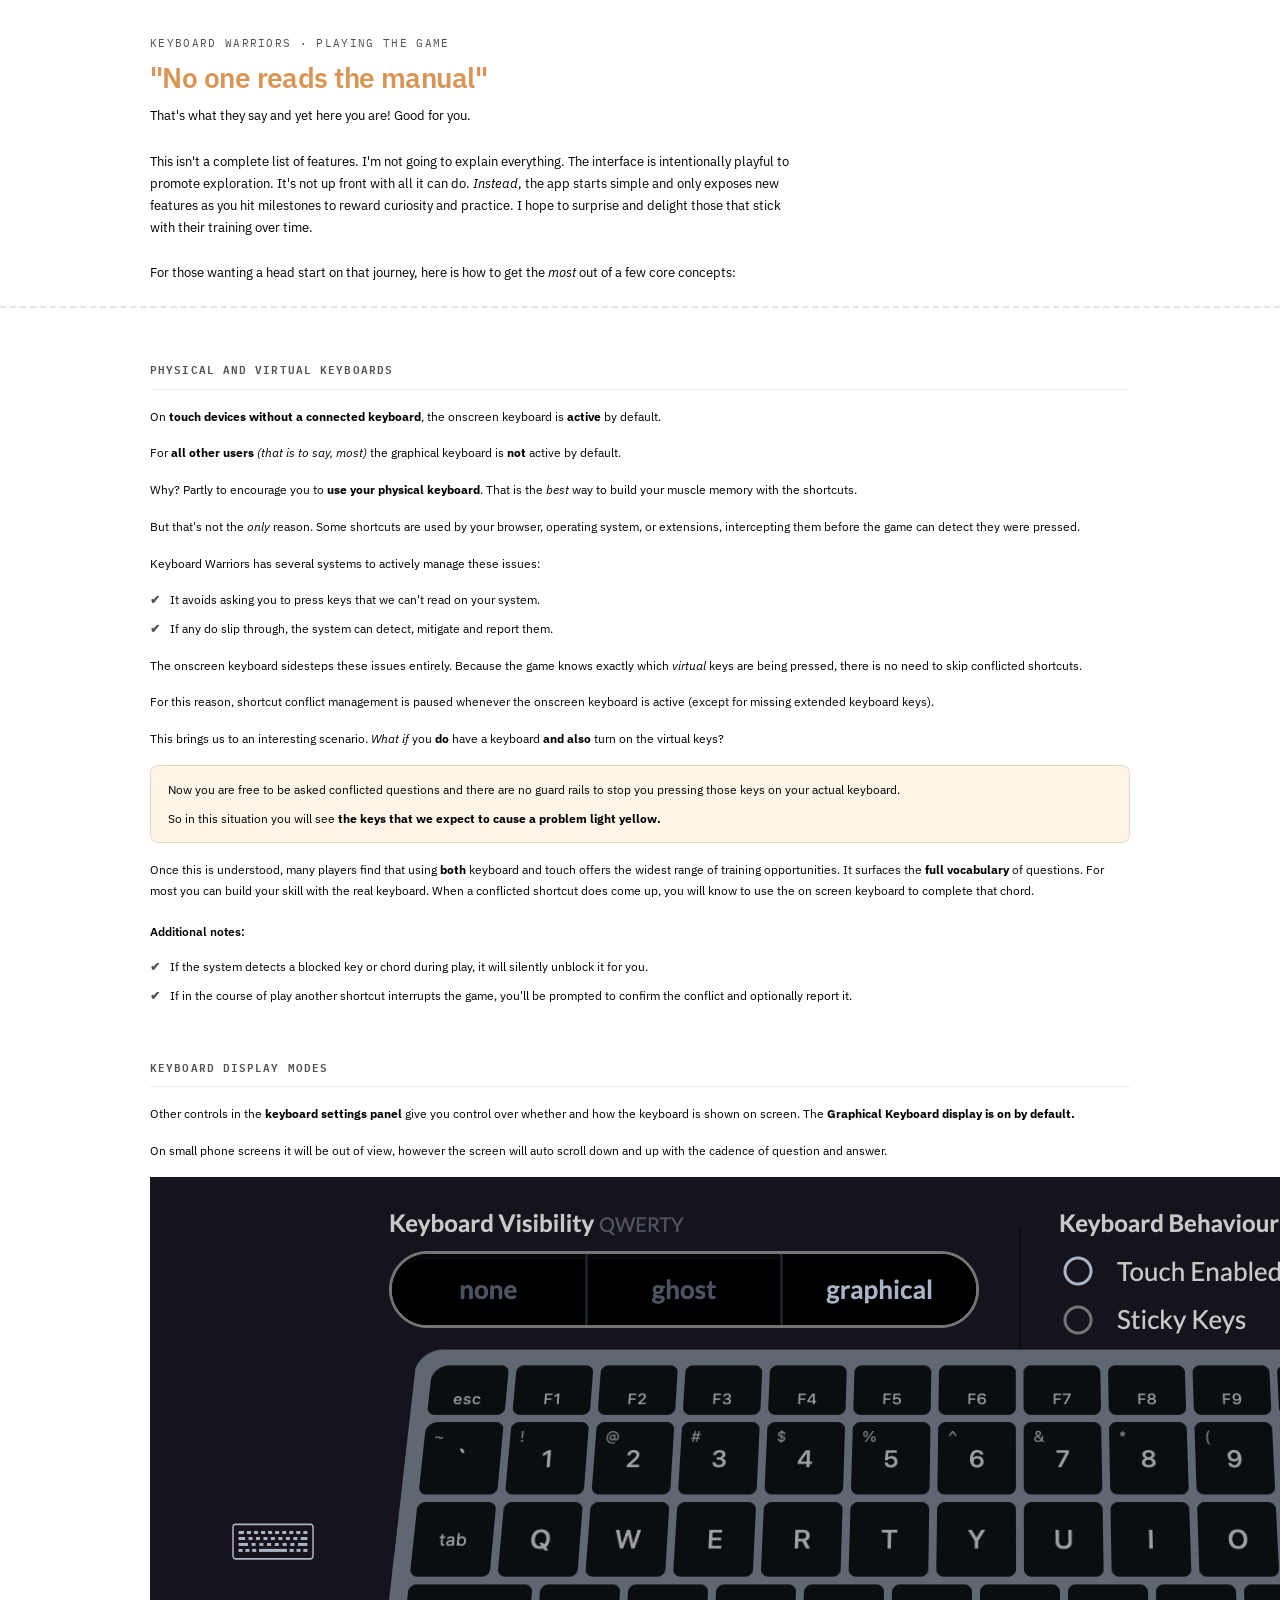
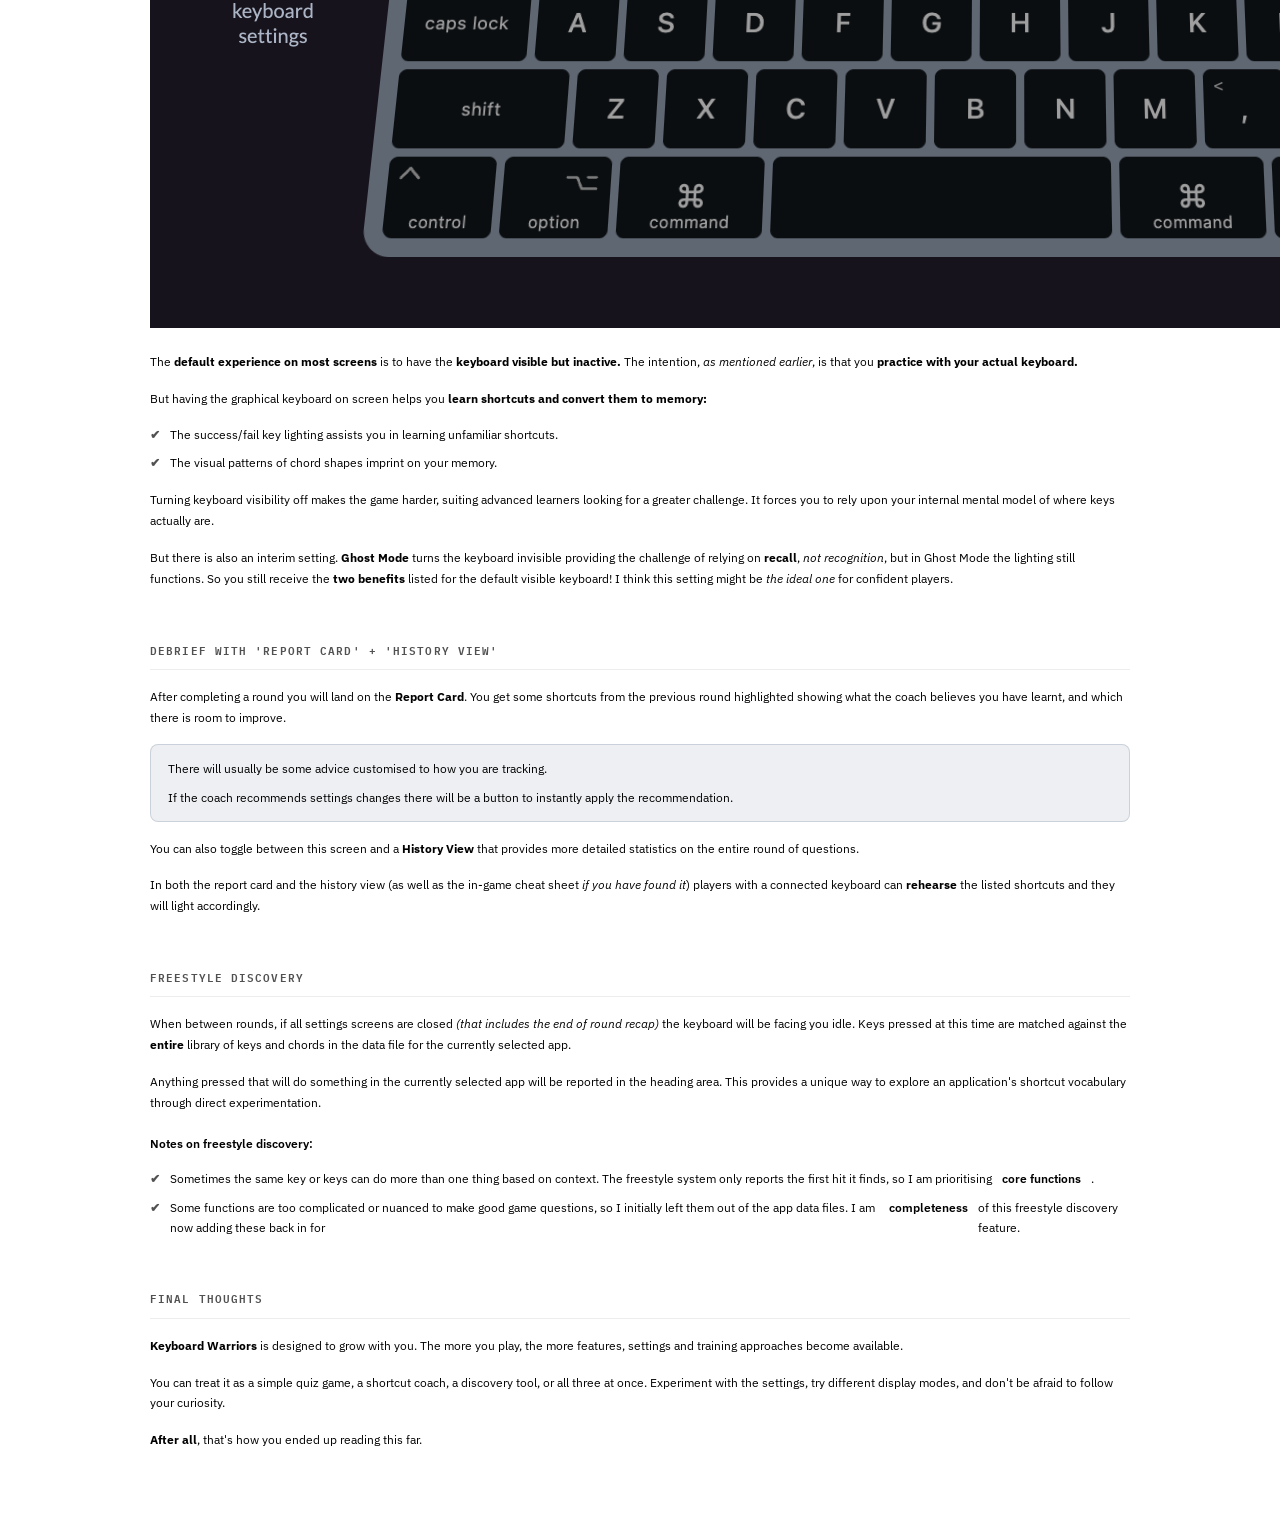
==== commit 3d113b8c: "polishing" ====
--- a/pages/advice_game.html
+++ b/pages/advice_game.html
@@ -39,10 +39,10 @@
   <!-- ══ HEADER ══════════════════════════════════════════════════ -->
   <header class="page-header">
     <p class="eyebrow">Keyboard Warriors · Playing the Game</p>
-    <h1 class="h1-alt">"No one reads the manual""</h1>
+    <h1 class="h1-alt">"No one reads the manual"</h1>
     <p>That's what they say and yet here you are! Good for you.</p></br>
-    <p>This isn't a complete list of features. I'm not going to explain everything. The interface is intentionally playful to promote exploration. It's not up front with all it can do. Instead, the app starts simple and only exposes new features as you hit milestones to reward curiosity and practice. I hope to surprise and delight those that stick with their training over time.</p></br>
-    <p>For those wanting a head start on that journey, here is how to get the most out of a few core concepts:</p>
+    <p>This isn't a complete list of features. I'm not going to explain everything. The interface is intentionally playful to promote exploration. It's not up front with all it can do. <em>Instead</em>, the app starts simple and only exposes new features as you hit milestones to reward curiosity and practice. I hope to surprise and delight those that stick with their training over time.</p></br>
+    <p>For those wanting a head start on that journey, here is how to get the <em>most</em> out of a few core concepts:</p>
   </header>
 
   <!-- ══ PHYSICAL AND VIRTUAL KEYBOARDS ═════════════════════════ -->
@@ -51,7 +51,7 @@
 
     <p>On <strong>touch devices without a connected keyboard</strong>, the onscreen keyboard is <strong>active</strong> by default.</p>
     <p>For <strong>all other users</strong> <em>(that is to say, most)</em> the graphical keyboard is <strong>not</strong> active by default.</p>
-    <p>Why? Partly to encourage you to use your physical keyboard. That is the best way to build your muscle memory with the shortcuts.</p>
+    <p>Why? Partly to encourage you to <strong>use your physical keyboard</strong>. That is the <em>best</em> way to build your muscle memory with the shortcuts.</p>
     <p>But that's not the <em>only</em> reason. Some shortcuts are used by your browser, operating system, or extensions, intercepting them before the game can detect they were pressed.</p>
     <p>Keyboard Warriors has several systems to actively manage these issues:</p>
 
@@ -60,7 +60,7 @@
       <li>If any do slip through, the system can detect, mitigate and report them.</li>
     </ul>
 
-    <p>The onscreen keyboard sidesteps these issues entirely. Because the game knows exactly which virtual keys are being pressed, there is no need to skip conflicted shortcuts.</p>
+    <p>The onscreen keyboard sidesteps these issues entirely. Because the game knows exactly which <em>virtual</em> keys are being pressed, there is no need to skip conflicted shortcuts.</p>
     <p>For this reason, shortcut conflict management is paused whenever the onscreen keyboard is active (except for missing extended keyboard keys).</p>
     <p>This brings us to an interesting scenario. <em>What if</em> you <strong>do</strong> have a keyboard <strong>and also</strong> turn on the virtual keys?</p>
 
@@ -84,6 +84,9 @@
 
     <p>Other controls in the <strong>keyboard settings panel</strong> give you control over whether and how the keyboard is shown on screen. The <strong>Graphical Keyboard display is on by default.</strong></p>
     <p>On small phone screens it will be out of view, however the screen will auto scroll down and up with the cadence of question and answer.</p>
+        <div class="hero-media">
+      <img src="../images/keyboard-settings.png" alt="A view of the keyboard settings panel set to visible but Touch Enabled off.">
+    </div>
     <p>The <strong>default experience on most screens</strong> is to have the <strong>keyboard visible but inactive.</strong> The intention, <em>as mentioned earlier</em>, is that you <strong>practice with your actual keyboard.</strong></p>
     <p>But having the graphical keyboard on screen helps you <strong>learn shortcuts and convert them to memory:</strong></p>
 
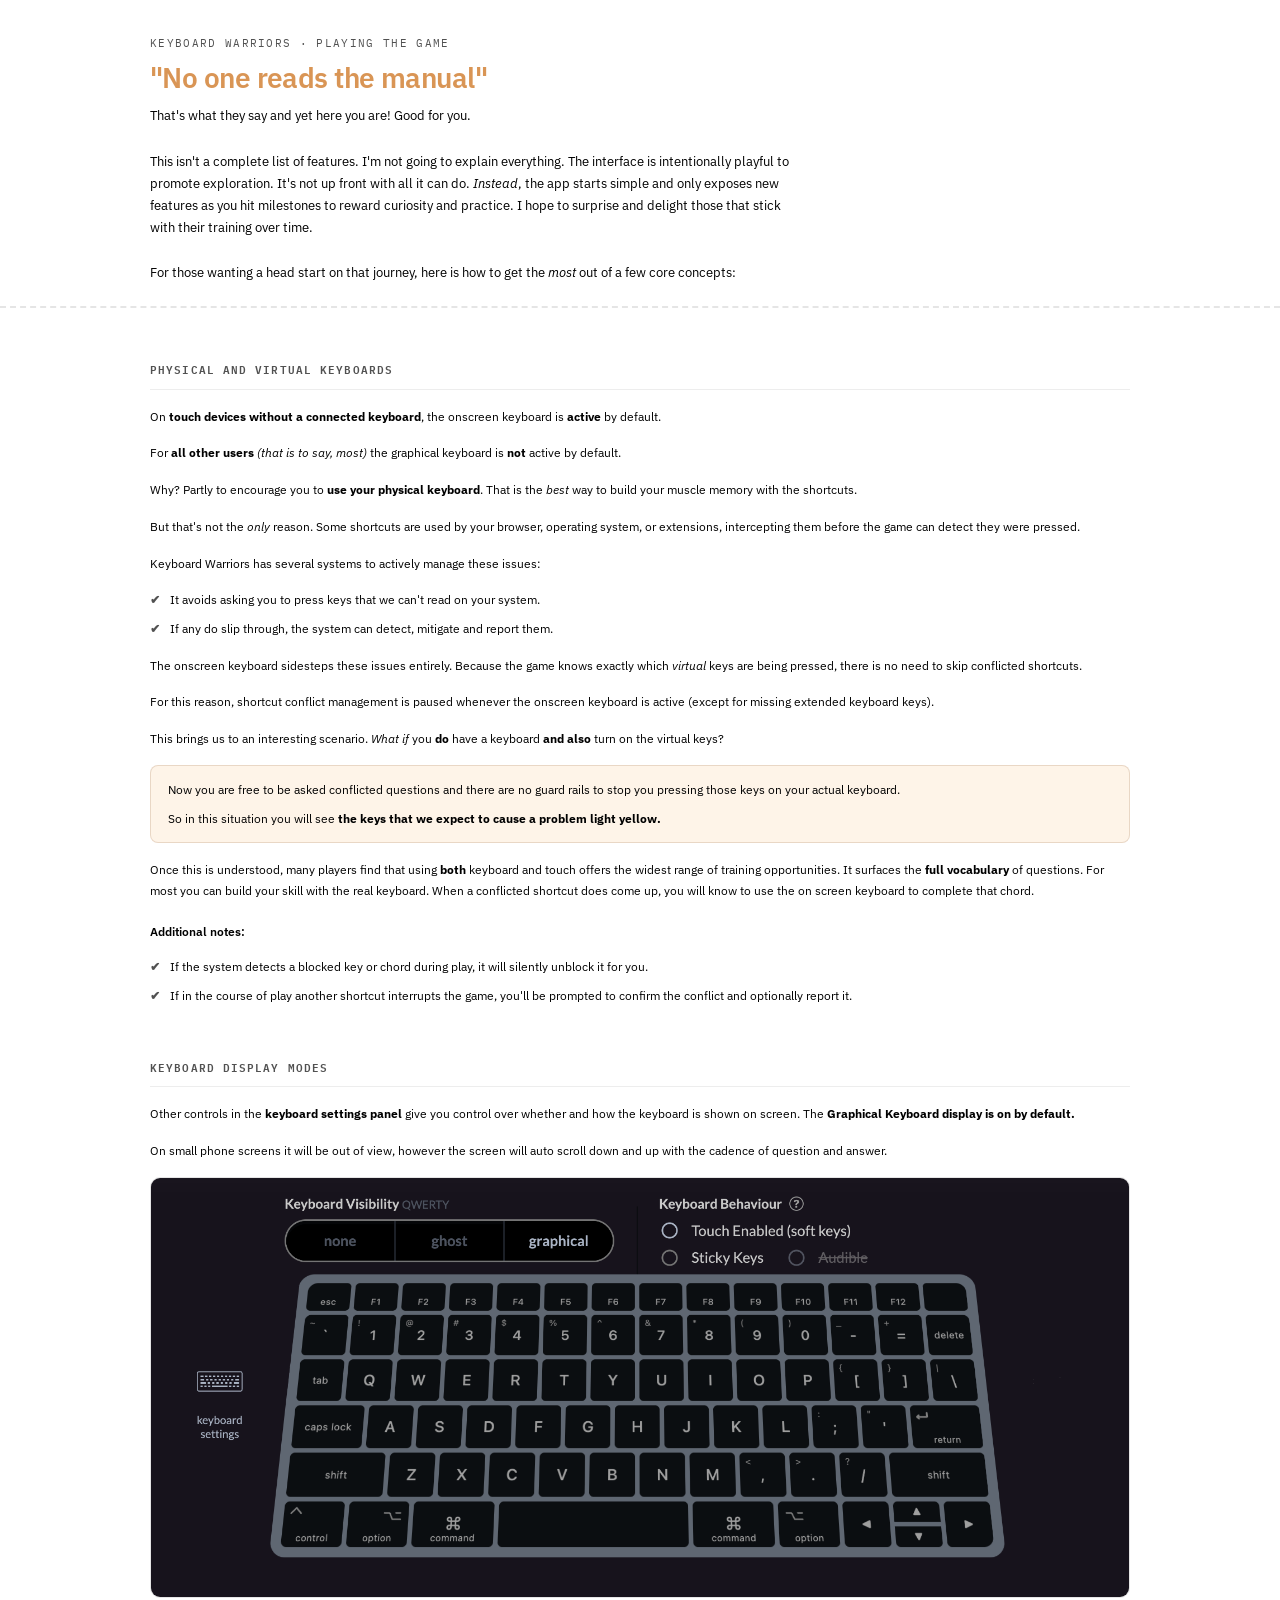
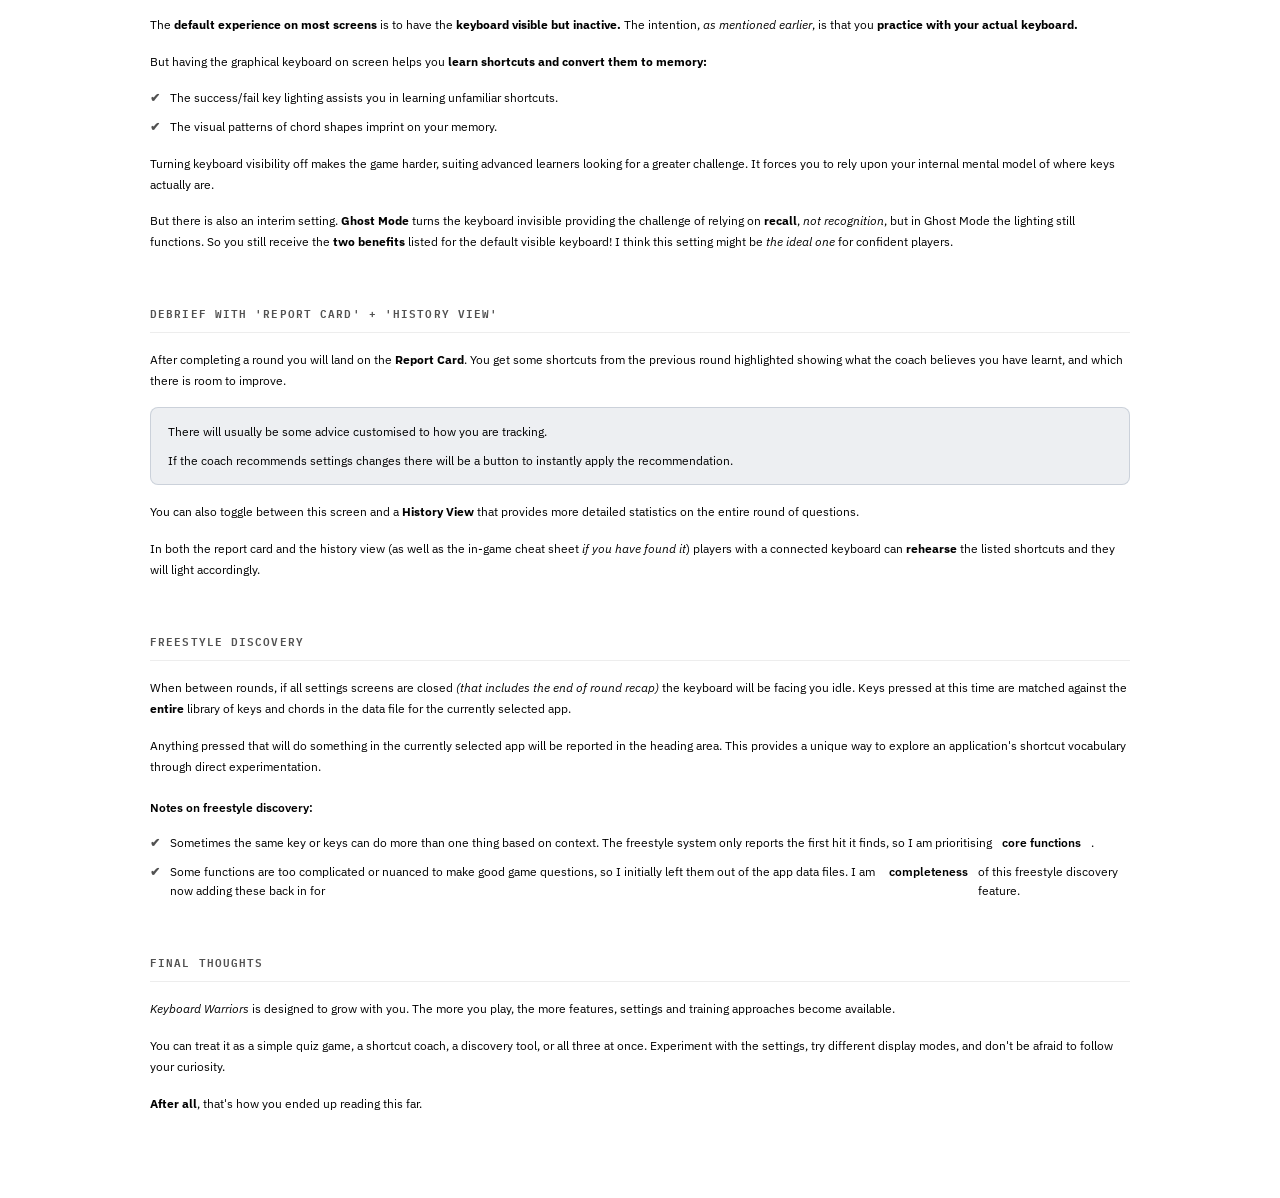
==== commit 07a20920: "hero image style" ====
--- a/pages/advice_game.html
+++ b/pages/advice_game.html
@@ -31,6 +31,14 @@
     counter-increment: none;
     content: counter(item) ".";
   }
+    /* ── Hero image ──────────────────────────────────────────────── */
+  .hero-media img {
+    display: block;
+    width: 100%;
+    border-radius: 10px;
+    border: 1px solid var(--rule);
+  }
+
 </style>
 </head>
 <body>
@@ -131,7 +139,7 @@
   <section>
     <h2>Final Thoughts</h2>
 
-    <p><strong>Keyboard Warriors</strong> is designed to grow with you. The more you play, the more features, settings and training approaches become available.</p>
+    <p><em>Keyboard Warriors</em> is designed to grow with you. The more you play, the more features, settings and training approaches become available.</p>
     <p>You can treat it as a simple quiz game, a shortcut coach, a discovery tool, or all three at once. Experiment with the settings, try different display modes, and don't be afraid to follow your curiosity.</p>
     <p><strong>After all</strong>, that's how you ended up reading this far.</p>
   </section>
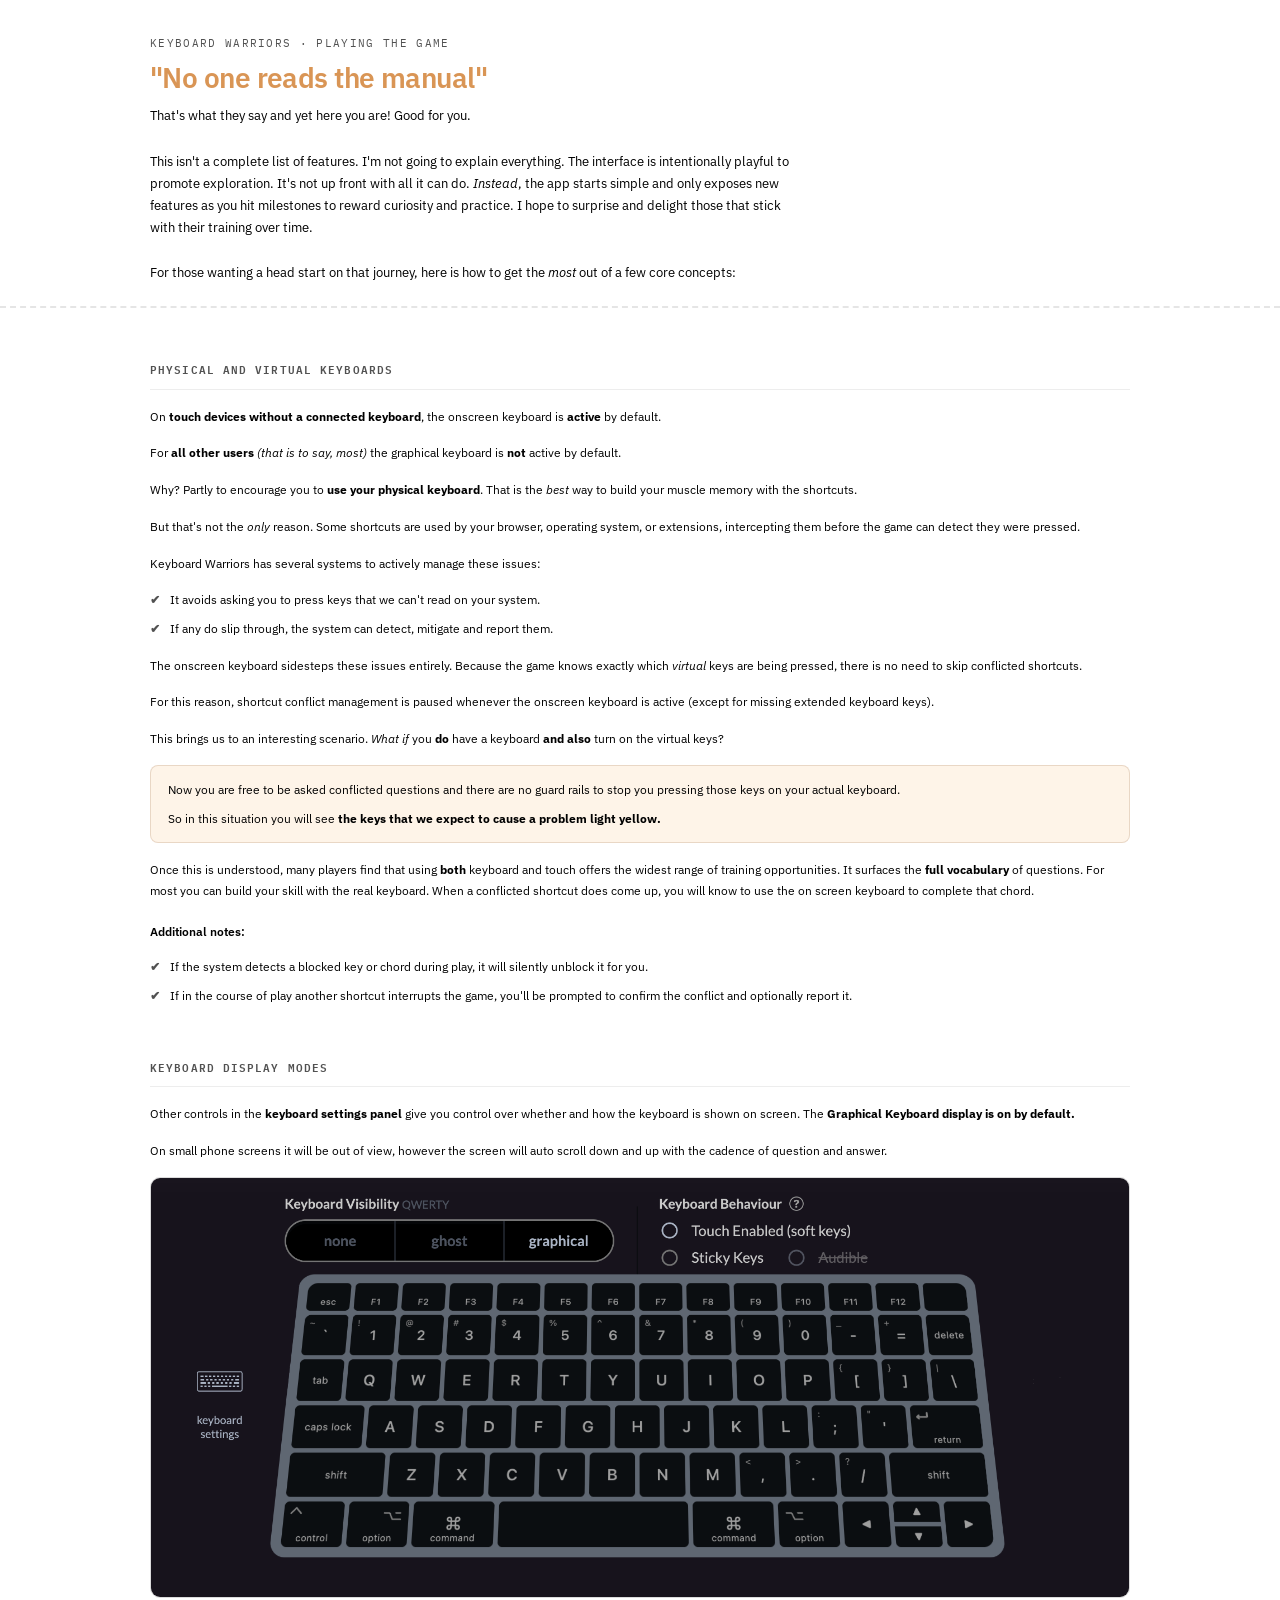
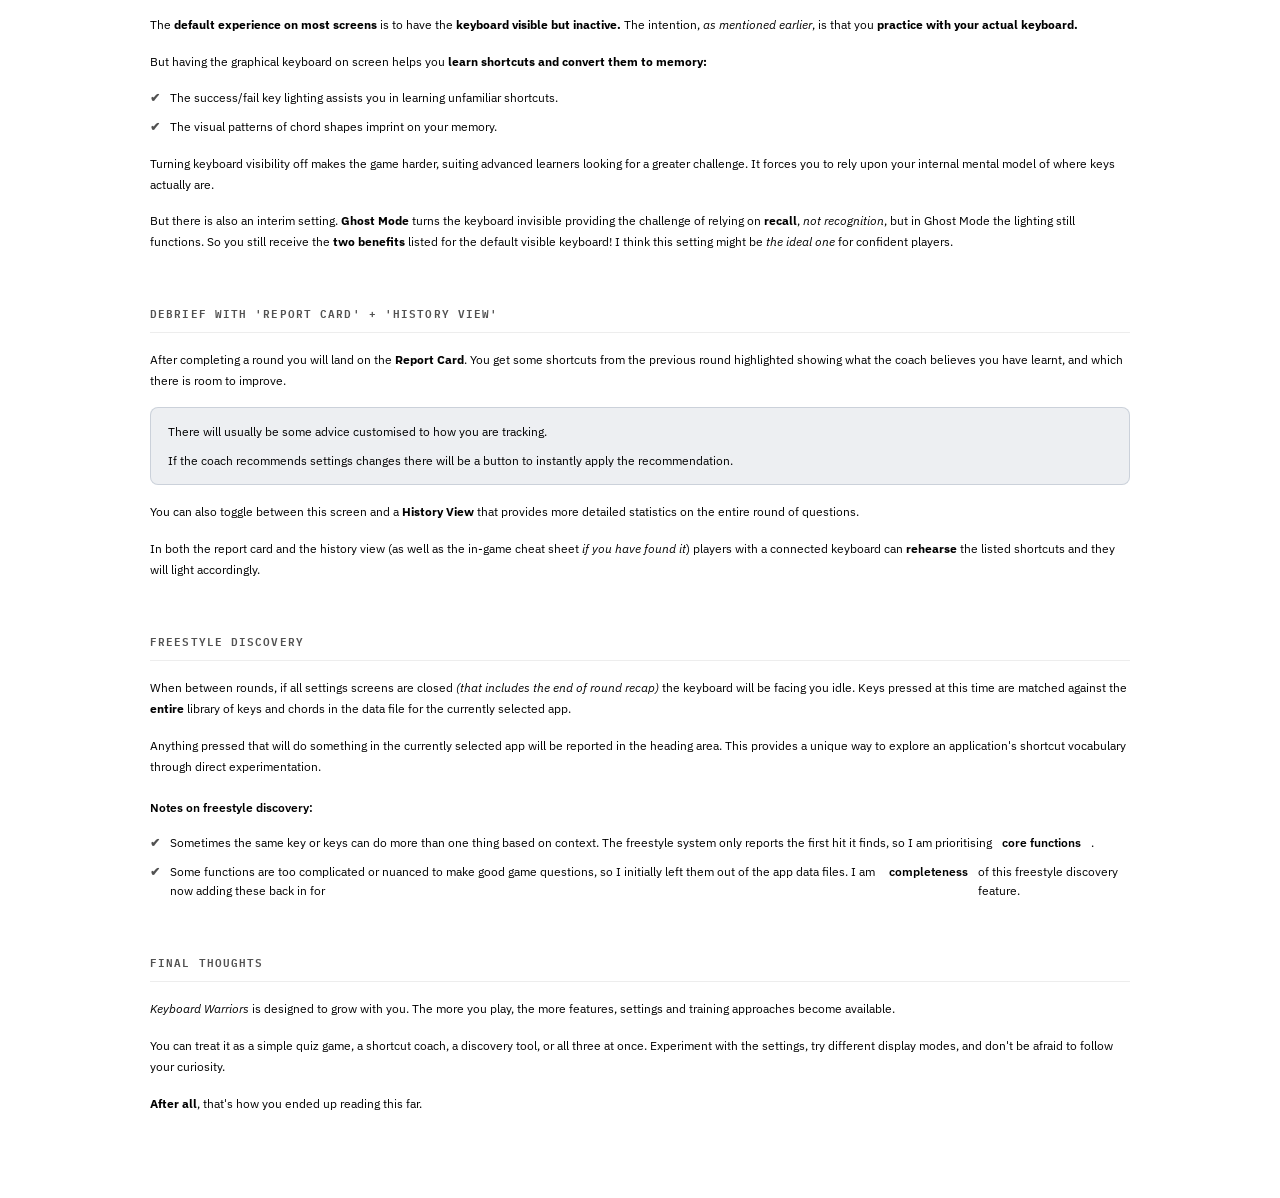
==== commit bec215c7: "refinements to hero image and dot points" ====
--- a/pages/advice_game.html
+++ b/pages/advice_game.html
@@ -37,6 +37,12 @@
     width: 100%;
     border-radius: 10px;
     border: 1px solid var(--rule);
+  }
+
+  /* Folder-skin addition — matches the stronger hero image border
+     already used on advice_general.html under the tab's currentColor skin. */
+  .hero-media img {
+    border-color: rgba(0,0,0,.14);
   }
 
 </style>
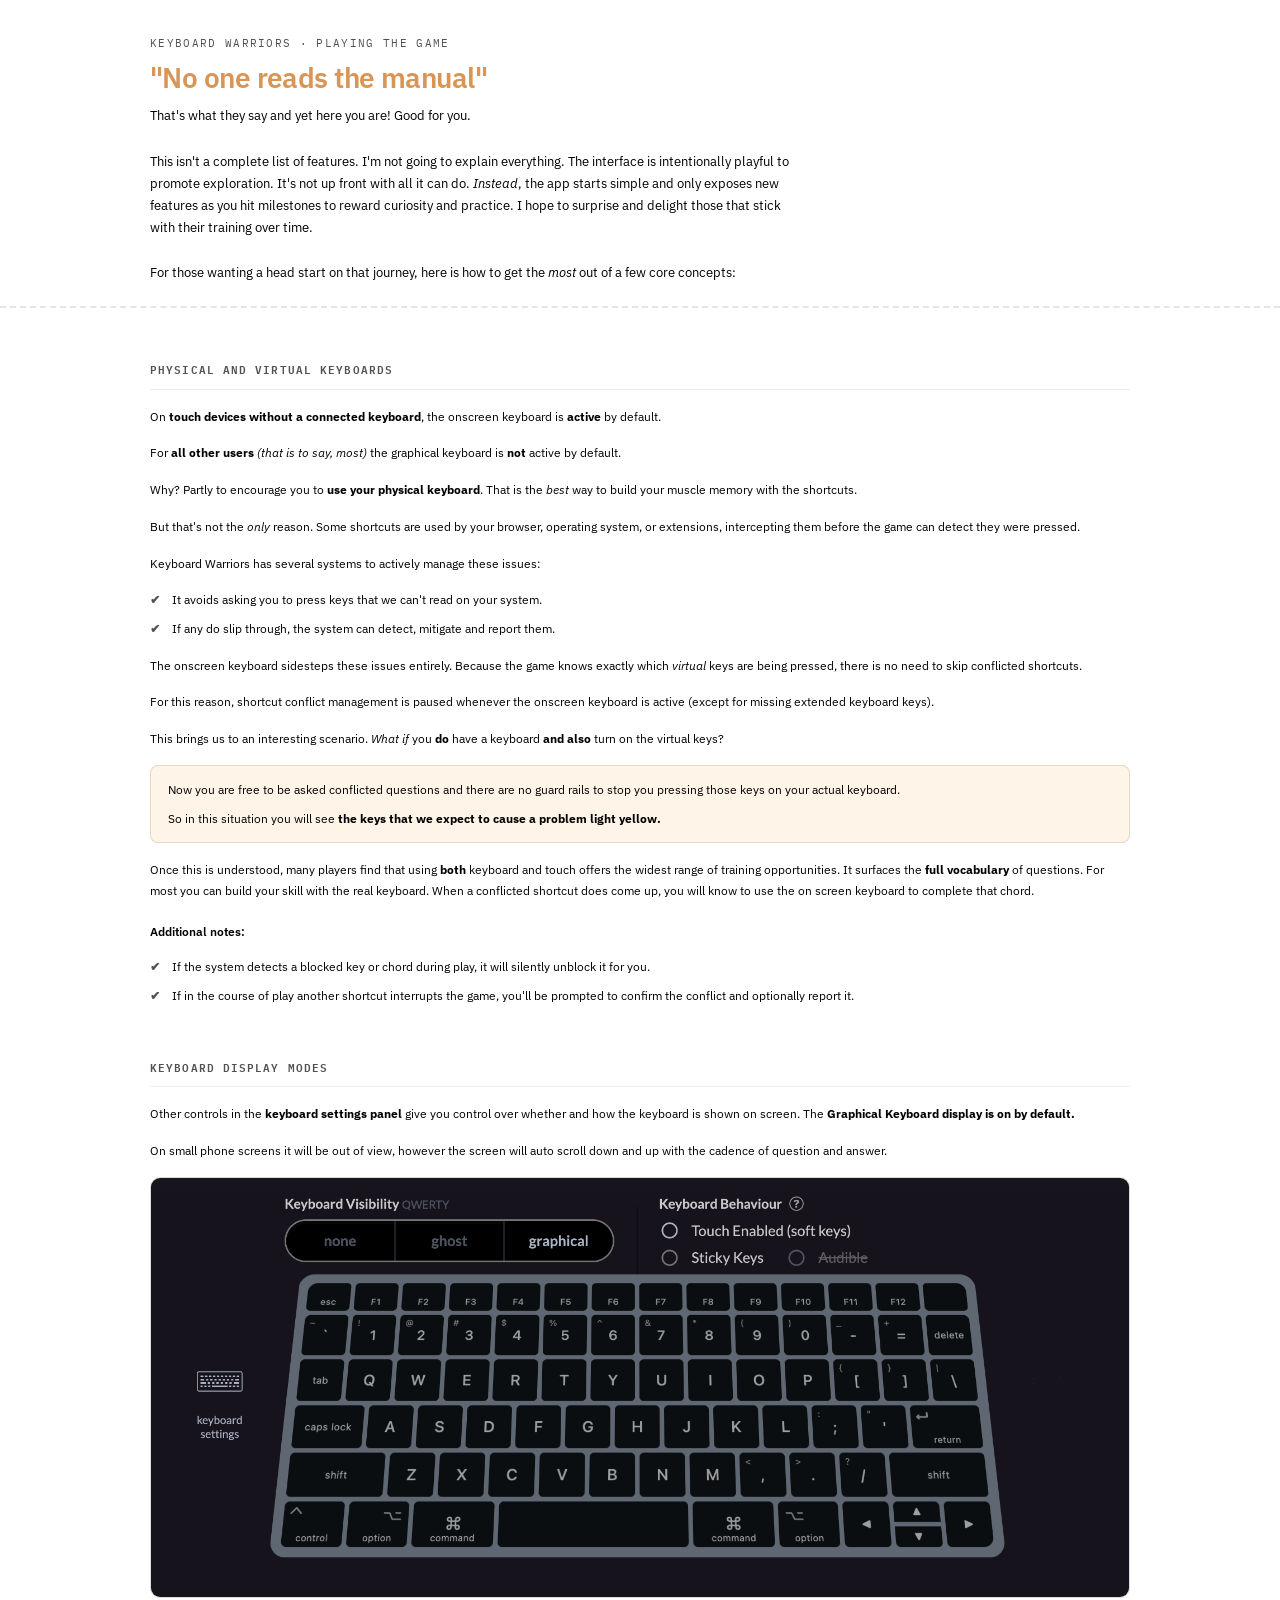
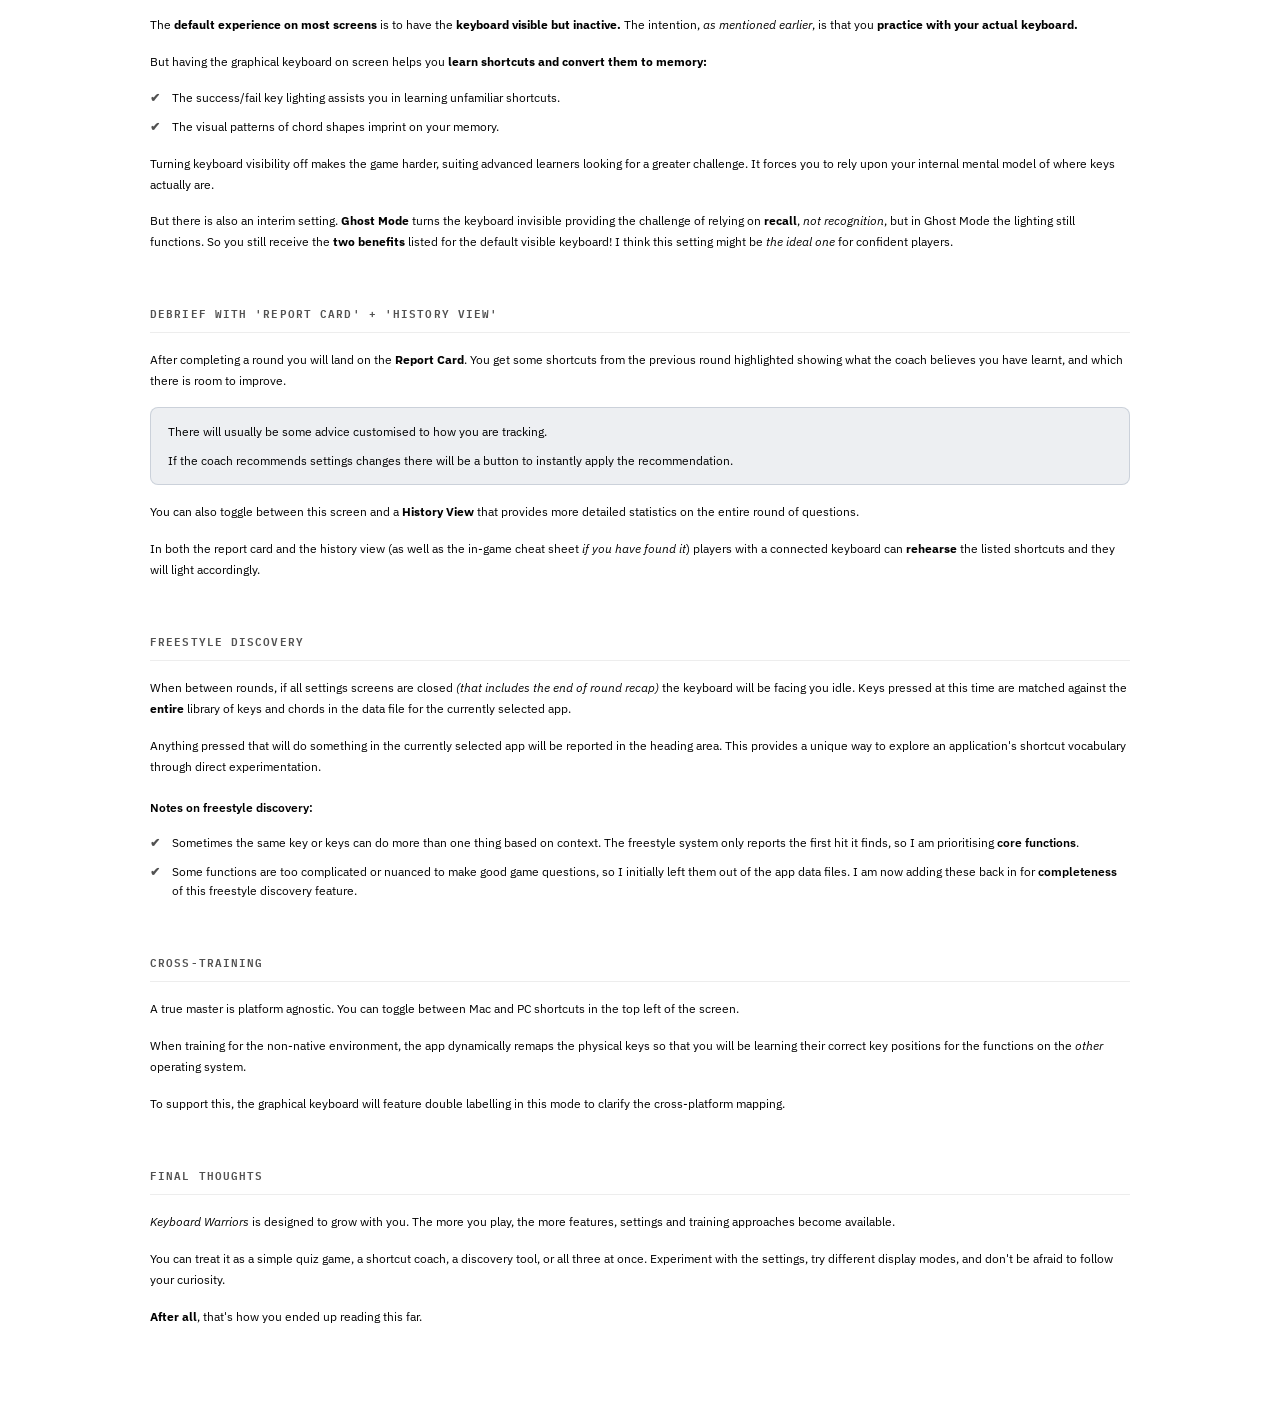
==== commit 330882fc: "added cross training section" ====
--- a/pages/advice_game.html
+++ b/pages/advice_game.html
@@ -140,6 +140,15 @@
       <li>Some functions are too complicated or nuanced to make good game questions, so I initially left them out of the app data files. I am now adding these back in for <strong>completeness</strong> of this freestyle discovery feature.</li>
     </ul>
   </section>
+  
+  
+  <!-- ══ CROSS-PLATFORM TRAINING ═════════════════════════════════ -->
+  <section>
+    <h2>Cross-Training</h2>
+
+    <p>A true master is platform agnostic. You can toggle between Mac and PC shortcuts in the top left of the screen.</p><p>When training for the non-native environment, the app dynamically remaps the physical keys so that you will be learning their correct key positions for the functions on the <em>other</em> operating system.</p>
+    <p>To support this, the graphical keyboard will feature double labelling in this mode to clarify the cross-platform mapping.</p>
+  </section>
 
   <!-- ══ FINAL THOUGHTS ══════════════════════════════════════════ -->
   <section>
--- a/styles/documentation_design-system.css
+++ b/styles/documentation_design-system.css
@@ -288,29 +288,39 @@
   flex-direction: column;
   gap: 9px;
 }
+/* The marker used to be laid out via display:flex on the <li> itself,
+   with the ::before glyph and the li's content as sibling flex items.
+   That broke as soon as a li's content mixed a text run with an inline
+   element (e.g. "<strong>Word</strong> more text") — flex generates a
+   separate anonymous item per contiguous run, so the bold word rendered
+   as its own column instead of flowing inline with the rest of the
+   sentence. Pulling the marker out of flow with absolute positioning
+   avoids that entirely: the li's content is ordinary inline flow again,
+   regardless of what inline markup it contains. */
 ul.plain-list li, ol.plain-list li {
+  position: relative;
+  padding-left: 22px;
   font-size: 0.88rem;
   color: var(--ink-mid);
   line-height: 1.6;
-  display: flex;
-  gap: 10px;
-  align-items: baseline;
 }
 ul.plain-list li strong, ol.plain-list li strong { color: var(--ink); font-weight: 600; }
 ul.plain-list li::before {
   content: "–";
+  position: absolute;
+  left: 0;
   color: var(--ink-soft);
   font-weight: 600;
-  flex: 0 0 auto;
 }
 ol.plain-list { counter-reset: item; }
 ol.plain-list li::before {
   counter-increment: item;
   content: counter(item) ".";
+  position: absolute;
+  left: 0;
   font-family: var(--mono);
   font-size: 0.78rem;
   color: var(--accent);
-  flex: 0 0 auto;
 }
 
 @media (max-width: 640px) {
